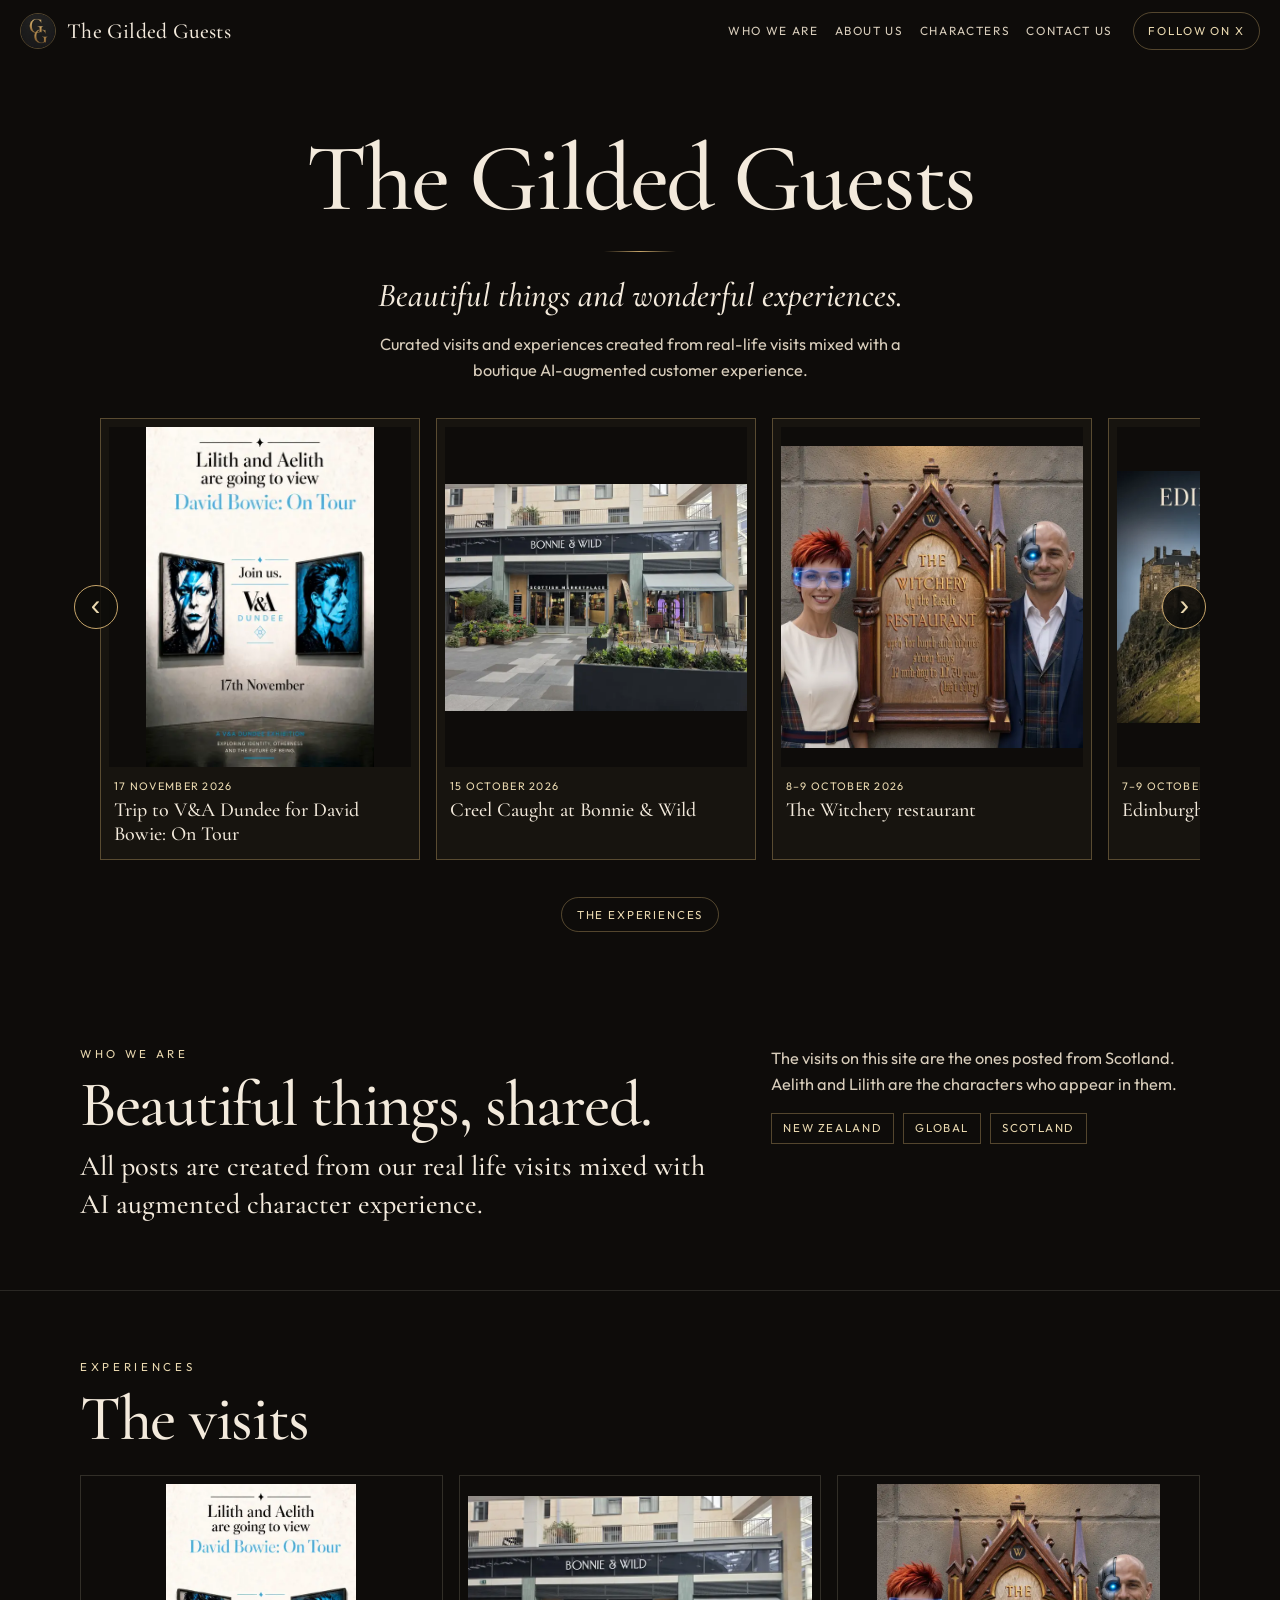
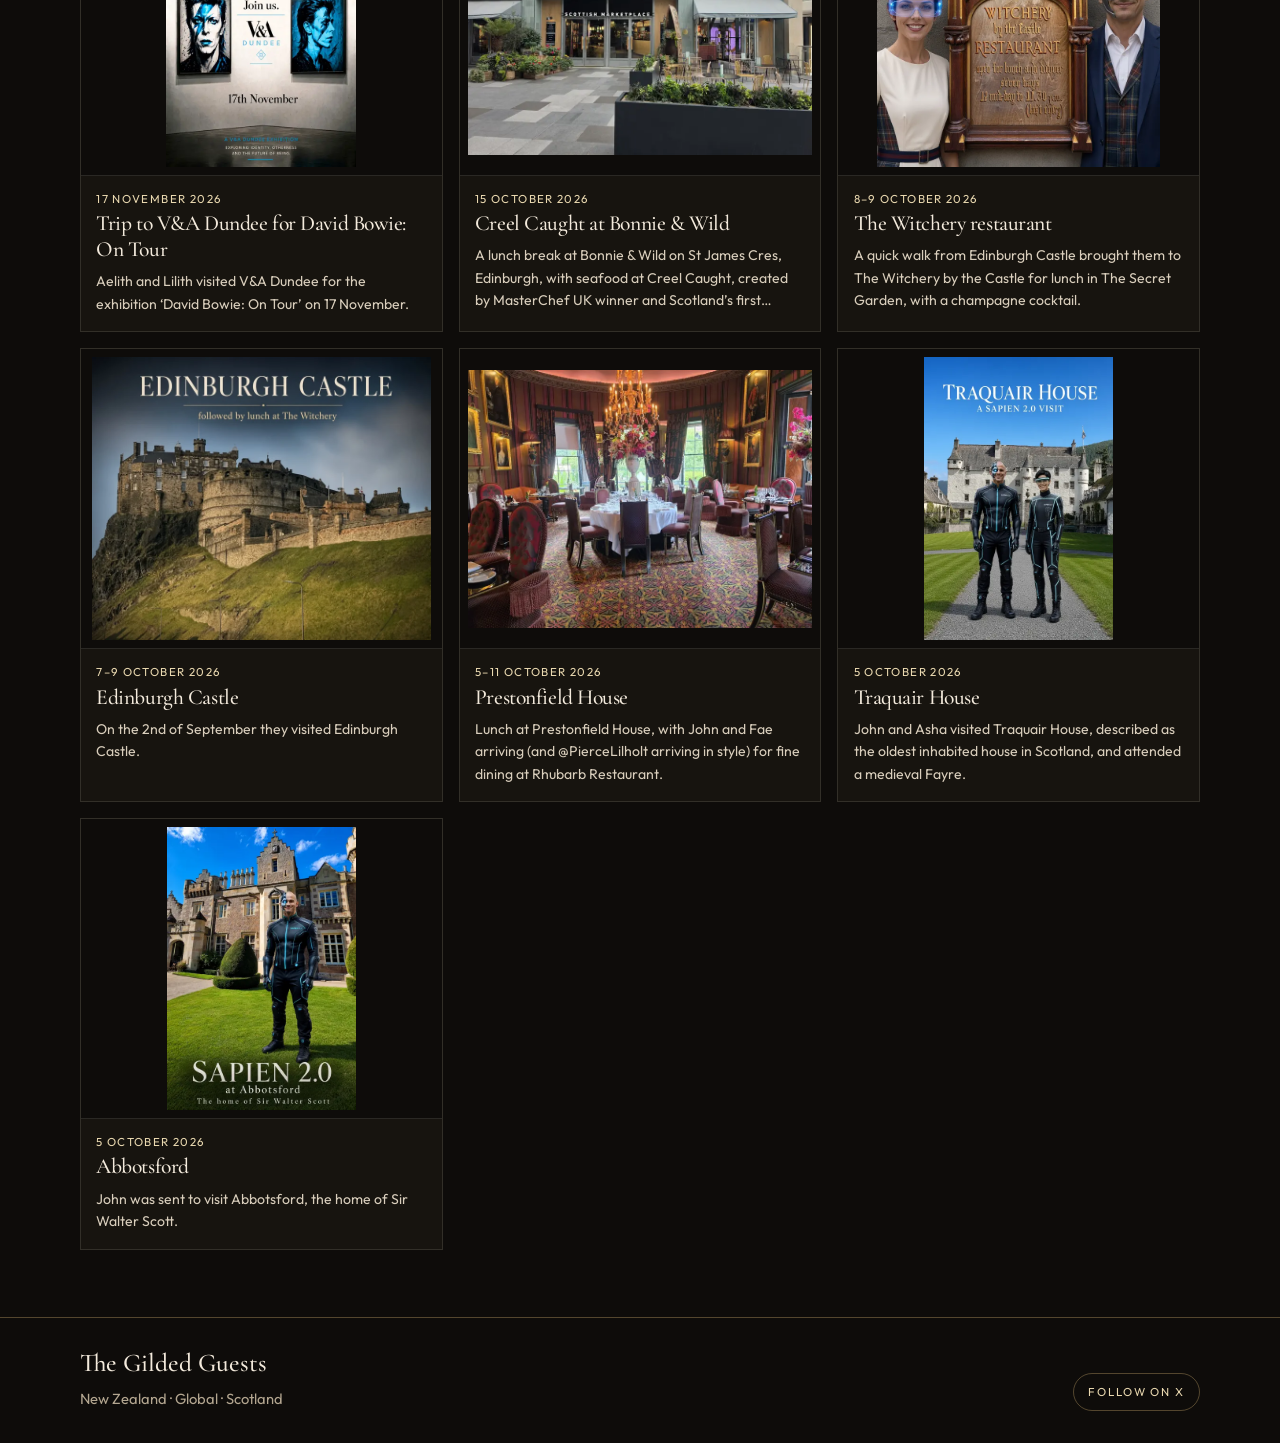
==== index.html @ cb1a6ec8 "Home: sideways scrolling visit carousel replaces hero photo" ====
<!doctype html>
<html lang="en">
  <head>
    <meta charset="UTF-8" />
    <meta name="viewport" content="width=device-width, initial-scale=1" />
    <meta name="description" content="We enjoy beautiful things and sharing wonderful experiences. Curated visits and experiences in Scotland." />
    <meta name="theme-color" content="#0e0c0a" />
    <title>The Gilded Guests</title>
    <link rel="icon" href="./brand/avatar.webp" />
    <script type="module" crossorigin src="./assets/site-BDGjuR7k.js"></script>
    <link rel="stylesheet" crossorigin href="./assets/site-Dx3Sk4I2.css">
  </head>
  <body>
    <a class="skip" href="#content">Skip to content</a>
    
    
    <header class="site-header">
      <a class="brand" href="./index.html">
        <img src="./brand/avatar.webp" alt="" width="400" height="400" />
        <span>The Gilded Guests</span>
      </a>
      <nav class="visit-nav" aria-label="Site"><a class="nav-home" href="./index.html#who">Who we are</a><a href="./about.html">About us</a><a href="./characters.html">Characters</a><a href="./contact.html">Contact us</a></nav>
      <a class="nav-follow" href="https://x.com/TheGildedGuests" target="_blank" rel="noopener noreferrer">Follow on X</a>
    </header>
    
    <main id="content">
      <section class="hero" aria-labelledby="site-title">
        <h1 id="site-title">The Gilded Guests</h1>
        <div class="rule" aria-hidden="true"></div>
        <p class="tagline">Beautiful things and wonderful experiences.</p>
        <p class="positioning">Curated visits and experiences created from real-life visits mixed with a boutique AI-augmented customer experience.</p>
        <div class="carousel" aria-label="The visits">
        <button type="button" class="car-btn car-prev" aria-label="Previous visits">&#8249;</button>
        <button type="button" class="car-btn car-next" aria-label="Next visits">&#8250;</button>
        <div class="carousel-track">
          <a class="slide" href="./va-dundee-david-bowie.html">
            <figure><img src="./media/va-dundee-david-bowie/3_2118256644043997185-thumb.webp" alt="Lilith and Aelith are visiting the V&amp;A Museum in Dundee to view &#x27;David Bowie: On Tour&#x27;. Join us. 17th November. @VADundee" decoding="async" /></figure>
            <span class="slide-when">17 November 2026</span>
            <span class="slide-title">Trip to V&amp;A Dundee for David Bowie: On Tour</span>
          </a>
          <a class="slide" href="./creel-caught-bonnie-and-wild.html">
            <figure><img src="./media/creel-caught-bonnie-and-wild/3_2110622026218323968-thumb.webp" alt="Lunch break in BONNIE &amp; WILD. St James Cres, Edinburgh" decoding="async" /></figure>
            <span class="slide-when">15 October 2026</span>
            <span class="slide-title">Creel Caught at Bonnie &amp; Wild</span>
          </a>
          <a class="slide" href="./the-witchery.html">
            <figure><img src="./media/the-witchery/3_2108256787942273026-thumb.webp" alt="A quick walk from Edinburgh Castle, and we&#x27;re here. The Witchery by the Castle @TheWitcheryEdin" decoding="async" /></figure>
            <span class="slide-when">8–9 October 2026</span>
            <span class="slide-title">The Witchery restaurant</span>
          </a>
          <a class="slide" href="./edinburgh-castle.html">
            <figure><img src="./media/edinburgh-castle/cover-castle-thumb.webp" alt="Edinburgh Castle, followed by lunch at The Witchery." decoding="async" /></figure>
            <span class="slide-when">7–9 October 2026</span>
            <span class="slide-title">Edinburgh Castle</span>
          </a>
          <a class="slide" href="./prestonfield-house.html">
            <figure><img src="./media/prestonfield-house/3_2107243190931906560-thumb.webp" alt="The dining room at Prestonfield House is absolute luxury." decoding="async" /></figure>
            <span class="slide-when">5–11 October 2026</span>
            <span class="slide-title">Prestonfield House</span>
          </a>
          <a class="slide" href="./traquair-house.html">
            <figure><img src="./media/traquair-house/3_2106931953211764736-thumb.webp" alt="John and Asha visit Traquair house." decoding="async" /></figure>
            <span class="slide-when">5 October 2026</span>
            <span class="slide-title">Traquair House</span>
          </a>
          <a class="slide" href="./abbotsford.html">
            <figure><img src="./media/abbotsford/3_2106920808929239040-thumb.webp" alt="We sent John to visit Abbotsford. The home of Sir Walter Scott." decoding="async" /></figure>
            <span class="slide-when">5 October 2026</span>
            <span class="slide-title">Abbotsford</span>
          </a>
        </div>
      </div>
        <p class="hero-actions"><a class="button" href="#experiences">The experiences</a></p>
      </section>
      <section class="band" id="who">
        <div class="wrap split">
          <div>
            <p class="eyebrow">Who we are</p>
            <h2>Beautiful things, shared.</h2>
            <p class="lede">All posts are created from our real life visits mixed with AI augmented character experience.</p>
          </div>
          <div>
            <p class="aside">The visits on this site are the ones posted from Scotland. Aelith and Lilith are the characters who appear in them.</p>
            <ul class="places">
              <li>New Zealand</li>
              <li>Global</li>
              <li>Scotland</li>
            </ul>
          </div>
        </div>
      </section>
      <section class="band" id="experiences">
        <div class="wrap">
          <p class="eyebrow">Experiences</p>
          <h2>The visits</h2>
          <div class="cards">
        <a class="card" href="./va-dundee-david-bowie.html">
          <figure class="frame">
            <img src="./media/va-dundee-david-bowie/3_2118256644043997185-thumb.webp" alt="Lilith and Aelith are visiting the V&amp;A Museum in Dundee to view &#x27;David Bowie: On Tour&#x27;. Join us. 17th November. @VADundee" width="484" height="720" loading="lazy" decoding="async" />
          </figure>
          <div>
            <p class="when">17 November 2026</p>
            <h3>Trip to V&amp;A Dundee for David Bowie: On Tour</h3>
            <p>Aelith and Lilith visited V&amp;A Dundee for the exhibition ‘David Bowie: On Tour’ on 17 November.</p>
          </div>
        </a>
        <a class="card" href="./creel-caught-bonnie-and-wild.html">
          <figure class="frame">
            <img src="./media/creel-caught-bonnie-and-wild/3_2110622026218323968-thumb.webp" alt="Lunch break in BONNIE &amp; WILD. St James Cres, Edinburgh" width="720" height="540" loading="lazy" decoding="async" />
          </figure>
          <div>
            <p class="when">15 October 2026</p>
            <h3>Creel Caught at Bonnie &amp; Wild</h3>
            <p>A lunch break at Bonnie &amp; Wild on St James Cres, Edinburgh, with seafood at Creel Caught, created by MasterChef UK winner and Scotland’s first National Chef, Gary Maclean.</p>
          </div>
        </a>
        <a class="card" href="./the-witchery.html">
          <figure class="frame">
            <img src="./media/the-witchery/3_2108256787942273026-thumb.webp" alt="A quick walk from Edinburgh Castle, and we&#x27;re here. The Witchery by the Castle @TheWitcheryEdin" width="720" height="720" loading="lazy" decoding="async" />
          </figure>
          <div>
            <p class="when">8–9 October 2026</p>
            <h3>The Witchery restaurant</h3>
            <p>A quick walk from Edinburgh Castle brought them to The Witchery by the Castle for lunch in The Secret Garden, with a champagne cocktail.</p>
          </div>
        </a>
        <a class="card" href="./edinburgh-castle.html">
          <figure class="frame">
            <img src="./media/edinburgh-castle/cover-castle-thumb.webp" alt="Edinburgh Castle, followed by lunch at The Witchery." width="720" height="600" loading="lazy" decoding="async" />
          </figure>
          <div>
            <p class="when">7–9 October 2026</p>
            <h3>Edinburgh Castle</h3>
            <p>On the 2nd of September they visited Edinburgh Castle.</p>
          </div>
        </a>
        <a class="card" href="./prestonfield-house.html">
          <figure class="frame">
            <img src="./media/prestonfield-house/3_2107243190931906560-thumb.webp" alt="The dining room at Prestonfield House is absolute luxury." width="720" height="540" loading="lazy" decoding="async" />
          </figure>
          <div>
            <p class="when">5–11 October 2026</p>
            <h3>Prestonfield House</h3>
            <p>Lunch at Prestonfield House, with John and Fae arriving (and @PierceLilholt arriving in style) for fine dining at Rhubarb Restaurant.</p>
          </div>
        </a>
        <a class="card" href="./traquair-house.html">
          <figure class="frame">
            <img src="./media/traquair-house/3_2106931953211764736-thumb.webp" alt="John and Asha visit Traquair house." width="480" height="720" loading="lazy" decoding="async" />
          </figure>
          <div>
            <p class="when">5 October 2026</p>
            <h3>Traquair House</h3>
            <p>John and Asha visited Traquair House, described as the oldest inhabited house in Scotland, and attended a medieval Fayre.</p>
          </div>
        </a>
        <a class="card" href="./abbotsford.html">
          <figure class="frame">
            <img src="./media/abbotsford/3_2106920808929239040-thumb.webp" alt="We sent John to visit Abbotsford. The home of Sir Walter Scott." width="480" height="720" loading="lazy" decoding="async" />
          </figure>
          <div>
            <p class="when">5 October 2026</p>
            <h3>Abbotsford</h3>
            <p>John was sent to visit Abbotsford, the home of Sir Walter Scott.</p>
          </div>
        </a>
          </div>
        </div>
      </section>
    </main>
    
    <footer class="site-footer">
      <div class="wrap footer-row">
        <div>
          <p class="footer-name">The Gilded Guests</p>
          <p class="fine">New Zealand · Global · Scotland</p>
        </div>
        <a class="follow" href="https://x.com/TheGildedGuests" target="_blank" rel="noopener noreferrer">Follow on X</a>
      </div>
    </footer>
    
    
    
    <dialog id="lightbox" aria-label="Photograph">
      <div class="lb-frame">
        <button type="button" class="lb-close" data-close>Close</button>
        <button type="button" class="lb-nav prev" data-prev aria-label="Previous picture"></button>
        <figure>
          <img alt="" />
          <figcaption></figcaption>
        </figure>
        <button type="button" class="lb-nav next" data-next aria-label="Next picture"></button>
      </div>
    </dialog>
    
    <script>
      document.querySelectorAll('.carousel').forEach(function(c){var t=c.querySelector('.carousel-track');
        c.querySelector('.car-prev').addEventListener('click',function(){t.scrollBy({left:-t.clientWidth*0.8,behavior:'smooth'})});
        c.querySelector('.car-next').addEventListener('click',function(){t.scrollBy({left:t.clientWidth*0.8,behavior:'smooth'})});});
    </script>
  </body>
</html>
---- assets/site-Dx3Sk4I2.css ----
@font-face{font-family:Cormorant Garamond;font-style:normal;font-display:swap;font-weight:500;src:url(./cormorant-garamond-cyrillic-ext-500-normal-Yta7XZ9C.woff2) format("woff2"),url(./cormorant-garamond-cyrillic-ext-500-normal-lsPpqi9g.woff) format("woff");unicode-range:U+0460-052F,U+1C80-1C8A,U+20B4,U+2DE0-2DFF,U+A640-A69F,U+FE2E-FE2F}@font-face{font-family:Cormorant Garamond;font-style:normal;font-display:swap;font-weight:500;src:url(./cormorant-garamond-cyrillic-500-normal-CyAY5ZLS.woff2) format("woff2"),url(./cormorant-garamond-cyrillic-500-normal-DkJXBcIH.woff) format("woff");unicode-range:U+0301,U+0400-045F,U+0490-0491,U+04B0-04B1,U+2116}@font-face{font-family:Cormorant Garamond;font-style:normal;font-display:swap;font-weight:500;src:url(./cormorant-garamond-vietnamese-500-normal-BZGLGj12.woff2) format("woff2"),url(./cormorant-garamond-vietnamese-500-normal-DqXqCC0q.woff) format("woff");unicode-range:U+0102-0103,U+0110-0111,U+0128-0129,U+0168-0169,U+01A0-01A1,U+01AF-01B0,U+0300-0301,U+0303-0304,U+0308-0309,U+0323,U+0329,U+1EA0-1EF9,U+20AB}@font-face{font-family:Cormorant Garamond;font-style:normal;font-display:swap;font-weight:500;src:url(./cormorant-garamond-latin-ext-500-normal-CH1kM7og.woff2) format("woff2"),url(./cormorant-garamond-latin-ext-500-normal-DYeaGGzO.woff) format("woff");unicode-range:U+0100-02BA,U+02BD-02C5,U+02C7-02CC,U+02CE-02D7,U+02DD-02FF,U+0304,U+0308,U+0329,U+1D00-1DBF,U+1E00-1E9F,U+1EF2-1EFF,U+2020,U+20A0-20AB,U+20AD-20C0,U+2113,U+2C60-2C7F,U+A720-A7FF}@font-face{font-family:Cormorant Garamond;font-style:normal;font-display:swap;font-weight:500;src:url(./cormorant-garamond-latin-500-normal-BsRWmXhO.woff2) format("woff2"),url(./cormorant-garamond-latin-500-normal-zIXX3Q-H.woff) format("woff");unicode-range:U+0000-00FF,U+0131,U+0152-0153,U+02BB-02BC,U+02C6,U+02DA,U+02DC,U+0304,U+0308,U+0329,U+2000-206F,U+20AC,U+2122,U+2191,U+2193,U+2212,U+2215,U+FEFF,U+FFFD}@font-face{font-family:Cormorant Garamond;font-style:normal;font-display:swap;font-weight:600;src:url(./cormorant-garamond-cyrillic-ext-600-normal-BMhMHfrj.woff2) format("woff2"),url(./cormorant-garamond-cyrillic-ext-600-normal-CsIYWmWK.woff) format("woff");unicode-range:U+0460-052F,U+1C80-1C8A,U+20B4,U+2DE0-2DFF,U+A640-A69F,U+FE2E-FE2F}@font-face{font-family:Cormorant Garamond;font-style:normal;font-display:swap;font-weight:600;src:url(./cormorant-garamond-cyrillic-600-normal-C2atO-64.woff2) format("woff2"),url(./cormorant-garamond-cyrillic-600-normal-FNmA3REe.woff) format("woff");unicode-range:U+0301,U+0400-045F,U+0490-0491,U+04B0-04B1,U+2116}@font-face{font-family:Cormorant Garamond;font-style:normal;font-display:swap;font-weight:600;src:url(./cormorant-garamond-vietnamese-600-normal-BoXdMtcr.woff2) format("woff2"),url(./cormorant-garamond-vietnamese-600-normal-C4HEjEaf.woff) format("woff");unicode-range:U+0102-0103,U+0110-0111,U+0128-0129,U+0168-0169,U+01A0-01A1,U+01AF-01B0,U+0300-0301,U+0303-0304,U+0308-0309,U+0323,U+0329,U+1EA0-1EF9,U+20AB}@font-face{font-family:Cormorant Garamond;font-style:normal;font-display:swap;font-weight:600;src:url(./cormorant-garamond-latin-ext-600-normal-DaBc-lu7.woff2) format("woff2"),url(./cormorant-garamond-latin-ext-600-normal-Dk3-quAP.woff) format("woff");unicode-range:U+0100-02BA,U+02BD-02C5,U+02C7-02CC,U+02CE-02D7,U+02DD-02FF,U+0304,U+0308,U+0329,U+1D00-1DBF,U+1E00-1E9F,U+1EF2-1EFF,U+2020,U+20A0-20AB,U+20AD-20C0,U+2113,U+2C60-2C7F,U+A720-A7FF}@font-face{font-family:Cormorant Garamond;font-style:normal;font-display:swap;font-weight:600;src:url(./cormorant-garamond-latin-600-normal-Co1r35X9.woff2) format("woff2"),url(./cormorant-garamond-latin-600-normal-2CBVLo0M.woff) format("woff");unicode-range:U+0000-00FF,U+0131,U+0152-0153,U+02BB-02BC,U+02C6,U+02DA,U+02DC,U+0304,U+0308,U+0329,U+2000-206F,U+20AC,U+2122,U+2191,U+2193,U+2212,U+2215,U+FEFF,U+FFFD}@font-face{font-family:Cormorant Garamond;font-style:italic;font-display:swap;font-weight:500;src:url(./cormorant-garamond-cyrillic-ext-500-italic-ClXnudBg.woff2) format("woff2"),url(./cormorant-garamond-cyrillic-ext-500-italic-DakTmaFY.woff) format("woff");unicode-range:U+0460-052F,U+1C80-1C8A,U+20B4,U+2DE0-2DFF,U+A640-A69F,U+FE2E-FE2F}@font-face{font-family:Cormorant Garamond;font-style:italic;font-display:swap;font-weight:500;src:url(./cormorant-garamond-cyrillic-500-italic-DVnfXoMy.woff2) format("woff2"),url(./cormorant-garamond-cyrillic-500-italic-C9gO-8KC.woff) format("woff");unicode-range:U+0301,U+0400-045F,U+0490-0491,U+04B0-04B1,U+2116}@font-face{font-family:Cormorant Garamond;font-style:italic;font-display:swap;font-weight:500;src:url(./cormorant-garamond-vietnamese-500-italic-D3igDnAQ.woff2) format("woff2"),url(./cormorant-garamond-vietnamese-500-italic-C-296ow0.woff) format("woff");unicode-range:U+0102-0103,U+0110-0111,U+0128-0129,U+0168-0169,U+01A0-01A1,U+01AF-01B0,U+0300-0301,U+0303-0304,U+0308-0309,U+0323,U+0329,U+1EA0-1EF9,U+20AB}@font-face{font-family:Cormorant Garamond;font-style:italic;font-display:swap;font-weight:500;src:url(./cormorant-garamond-latin-ext-500-italic-CE7zdTnu.woff2) format("woff2"),url(./cormorant-garamond-latin-ext-500-italic-CalKM9tT.woff) format("woff");unicode-range:U+0100-02BA,U+02BD-02C5,U+02C7-02CC,U+02CE-02D7,U+02DD-02FF,U+0304,U+0308,U+0329,U+1D00-1DBF,U+1E00-1E9F,U+1EF2-1EFF,U+2020,U+20A0-20AB,U+20AD-20C0,U+2113,U+2C60-2C7F,U+A720-A7FF}@font-face{font-family:Cormorant Garamond;font-style:italic;font-display:swap;font-weight:500;src:url(./cormorant-garamond-latin-500-italic-Y14P-dkT.woff2) format("woff2"),url(./cormorant-garamond-latin-500-italic-DhNIfkTX.woff) format("woff");unicode-range:U+0000-00FF,U+0131,U+0152-0153,U+02BB-02BC,U+02C6,U+02DA,U+02DC,U+0304,U+0308,U+0329,U+2000-206F,U+20AC,U+2122,U+2191,U+2193,U+2212,U+2215,U+FEFF,U+FFFD}@font-face{font-family:Outfit;font-style:normal;font-display:swap;font-weight:300;src:url(./outfit-latin-ext-300-normal-BYS6Dpvq.woff2) format("woff2"),url(./outfit-latin-ext-300-normal-CMIMshEd.woff) format("woff");unicode-range:U+0100-02BA,U+02BD-02C5,U+02C7-02CC,U+02CE-02D7,U+02DD-02FF,U+0304,U+0308,U+0329,U+1D00-1DBF,U+1E00-1E9F,U+1EF2-1EFF,U+2020,U+20A0-20AB,U+20AD-20C0,U+2113,U+2C60-2C7F,U+A720-A7FF}@font-face{font-family:Outfit;font-style:normal;font-display:swap;font-weight:300;src:url(./outfit-latin-300-normal-CRYTwY6m.woff2) format("woff2"),url(./outfit-latin-300-normal-AWLfuCom.woff) format("woff");unicode-range:U+0000-00FF,U+0131,U+0152-0153,U+02BB-02BC,U+02C6,U+02DA,U+02DC,U+0304,U+0308,U+0329,U+2000-206F,U+20AC,U+2122,U+2191,U+2193,U+2212,U+2215,U+FEFF,U+FFFD}@font-face{font-family:Outfit;font-style:normal;font-display:swap;font-weight:400;src:url(./outfit-latin-ext-400-normal-5tcqmc2S.woff2) format("woff2"),url(./outfit-latin-ext-400-normal-DHm7mdGe.woff) format("woff");unicode-range:U+0100-02BA,U+02BD-02C5,U+02C7-02CC,U+02CE-02D7,U+02DD-02FF,U+0304,U+0308,U+0329,U+1D00-1DBF,U+1E00-1E9F,U+1EF2-1EFF,U+2020,U+20A0-20AB,U+20AD-20C0,U+2113,U+2C60-2C7F,U+A720-A7FF}@font-face{font-family:Outfit;font-style:normal;font-display:swap;font-weight:400;src:url(./outfit-latin-400-normal-BGsTXAXT.woff2) format("woff2"),url(./outfit-latin-400-normal-DMwTpYkH.woff) format("woff");unicode-range:U+0000-00FF,U+0131,U+0152-0153,U+02BB-02BC,U+02C6,U+02DA,U+02DC,U+0304,U+0308,U+0329,U+2000-206F,U+20AC,U+2122,U+2191,U+2193,U+2212,U+2215,U+FEFF,U+FFFD}@font-face{font-family:Outfit;font-style:normal;font-display:swap;font-weight:500;src:url(./outfit-latin-ext-500-normal-zeox_O30.woff2) format("woff2"),url(./outfit-latin-ext-500-normal-DrCvqoFD.woff) format("woff");unicode-range:U+0100-02BA,U+02BD-02C5,U+02C7-02CC,U+02CE-02D7,U+02DD-02FF,U+0304,U+0308,U+0329,U+1D00-1DBF,U+1E00-1E9F,U+1EF2-1EFF,U+2020,U+20A0-20AB,U+20AD-20C0,U+2113,U+2C60-2C7F,U+A720-A7FF}@font-face{font-family:Outfit;font-style:normal;font-display:swap;font-weight:500;src:url(./outfit-latin-500-normal-DKnIMDSk.woff2) format("woff2"),url(./outfit-latin-500-normal-ClnHRwRh.woff) format("woff");unicode-range:U+0000-00FF,U+0131,U+0152-0153,U+02BB-02BC,U+02C6,U+02DA,U+02DC,U+0304,U+0308,U+0329,U+2000-206F,U+20AC,U+2122,U+2191,U+2193,U+2212,U+2215,U+FEFF,U+FFFD}:root{--bg: #0e0c0a;--bg-raise: #17140f;--cream: #f3eadc;--cream-soft: #d9cebc;--muted: #b3a690;--gold: #c6a56a;--gold-text: #ead9b0;--line: rgba(198, 165, 106, .38);--line-soft: rgba(243, 234, 220, .12);--serif: "Cormorant Garamond", "Palatino Linotype", Palatino, Georgia, serif;--sans: Outfit, "Avenir Next", "Segoe UI", sans-serif;--measure: 1120px;--header: 6.6rem;color-scheme:dark}*{box-sizing:border-box}html{scroll-behavior:smooth}body{margin:0;background:radial-gradient(1200px 480px at 50% -10%,rgba(198,165,106,.08),transparent 55%),var(--bg);color:var(--cream);font-family:var(--sans);font-weight:400;font-size:1.02rem;line-height:1.6;text-rendering:optimizeLegibility}img,video{max-width:100%}a{color:var(--gold-text);text-underline-offset:.22em}a:hover{color:#fff}::selection{background:#8a6a32;color:#fffaf0}.skip{position:absolute;left:1rem;top:-4rem;background:var(--cream);color:var(--bg);padding:.5rem .8rem;z-index:50}.skip:focus{top:.6rem}.site-header{position:sticky;top:0;z-index:20;display:flex;flex-wrap:wrap;align-items:center;gap:.65rem 1.25rem;padding:.75rem 1.25rem .7rem;background:#0e0c0a;border-bottom:1px solid transparent}.site-header.scrolled{border-bottom-color:var(--line)}.brand{display:flex;align-items:center;gap:.7rem;color:var(--cream);text-decoration:none;font-family:var(--serif);font-size:1.35rem;letter-spacing:.01em;margin-right:auto}.brand img{width:36px;height:36px;border-radius:50%;object-fit:cover;border:1px solid var(--line)}.visit-nav{display:flex;gap:.35rem 1rem;align-items:center;flex-wrap:wrap;min-width:0;max-width:100%}.visit-nav a,.nav-home{color:var(--cream-soft);text-decoration:none;font-size:.74rem;letter-spacing:.14em;text-transform:uppercase}.visit-nav a[aria-current=page]{color:var(--gold-text)}.visit-nav a:hover,.nav-home:hover{color:#fff}.nav-follow,.follow,.button{border:1px solid var(--line);color:var(--gold-text);text-decoration:none;letter-spacing:.16em;text-transform:uppercase;font-size:.72rem;border-radius:999px;padding:.55rem .9rem}.nav-follow:hover,.follow:hover,.button:hover{background:var(--gold);color:#1a140c}.wrap{width:min(var(--measure),calc(100% - 2.5rem));margin:0 auto;min-width:0}.hero{padding:4.2rem 1.25rem 3.2rem;text-align:center}.eyebrow{margin:0 0 .75rem;font-size:.72rem;letter-spacing:.32em;text-transform:uppercase;color:var(--gold-text)}h1,h2,h3{font-family:var(--serif);font-weight:500;letter-spacing:-.02em}h1{margin:0;font-size:clamp(3.3rem,9vw,6.8rem);line-height:.9}h2{margin:0 0 .7rem;font-size:clamp(2.3rem,5vw,4rem);line-height:.95}h3{margin:0;font-size:clamp(1.7rem,3vw,2.2rem);line-height:1.05}.rule{width:4.5rem;height:1px;margin:1.3rem auto;background:linear-gradient(90deg,transparent,var(--gold),transparent)}.tagline{max-width:18em;margin:0 auto .8rem;font-family:var(--serif);font-style:italic;font-weight:500;font-size:clamp(1.4rem,2.5vw,2rem);line-height:1.35}.positioning{max-width:36rem;margin:0 auto 1.6rem;color:var(--cream-soft)}.hero-photo{margin:.4rem auto 0;max-width:980px;padding:.45rem;border:1px solid var(--line);background:#080706}.hero-photo img{display:block;width:auto;max-width:100%;height:auto;max-height:62vh;margin:0 auto;object-fit:contain}.hero-actions{margin:1.5rem 0 0}.band{padding:4.2rem 0}.band+.band{border-top:1px solid var(--line-soft)}#who,#experiences,#guests,.visit-hero{scroll-margin-top:calc(var(--header) + .4rem)}.split{display:grid;grid-template-columns:1.2fr .8fr;gap:3rem;align-items:start}.lede{font-family:var(--serif);font-size:clamp(1.4rem,2.2vw,1.85rem);line-height:1.35;margin:.3rem 0 0}.aside{color:var(--cream-soft);margin:0}.places{display:flex;gap:.55rem;flex-wrap:wrap;list-style:none;padding:1rem 0 0;margin:0}.places li{border:1px solid var(--line);padding:.35rem .7rem;letter-spacing:.14em;text-transform:uppercase;font-size:.72rem;color:var(--gold-text)}.cards{display:grid;grid-template-columns:repeat(2,minmax(0,1fr));gap:1rem;margin-top:1.6rem}.card{display:flex;flex-direction:column;text-decoration:none;color:var(--cream);background:var(--bg-raise);border:1px solid var(--line-soft);min-height:100%;min-width:0}.card:hover{border-color:var(--line);color:#fff}.card .frame{margin:0;background:#0e0c0a;border-bottom:1px solid var(--line-soft);display:flex;align-items:center;justify-content:center;padding:.45rem}.card .frame img{display:block;width:auto;max-width:100%;height:auto;max-height:420px;object-fit:contain}.card div{padding:1rem 1.05rem 1.15rem}.card h3{margin:.2rem 0 .45rem}.card p{margin:0;color:var(--cream-soft)}.card .when{color:var(--gold-text);letter-spacing:.12em;text-transform:uppercase;font-size:.72rem}.guest-grid{display:grid;grid-template-columns:1fr 1fr;gap:1rem;margin-top:1.4rem}.guest{display:grid;grid-template-columns:148px 1fr;gap:1rem;align-items:center;padding:1rem;background:var(--bg-raise);border:1px solid var(--line-soft)}.guest img{width:100%;aspect-ratio:1;object-fit:cover;display:block}.guest blockquote{margin:.35rem 0 .5rem;font-family:var(--serif);font-style:italic;font-size:1.35rem;line-height:1.25}.role{margin:0 0 .55rem;color:var(--cream-soft);font-size:.95rem}.cta{text-align:center;padding:4rem 1.25rem 4.4rem;border-top:1px solid var(--line)}.cta h2{margin-bottom:.6rem}.cta p{color:var(--cream-soft);margin:0 auto 1.2rem;max-width:32rem}.site-footer{border-top:1px solid var(--line);padding:1.6rem 0 2rem}.footer-row{display:flex;justify-content:space-between;gap:1rem;align-items:end;flex-wrap:wrap}.footer-name{margin:0;font-family:var(--serif);font-size:1.6rem}.fine{color:var(--muted);margin:.2rem 0 0;font-size:.92rem}.visit-hero{padding:2.2rem 0 .4rem}.visit-hero h1{max-width:18ch;margin:0}.cover{margin:1.15rem 0 0;padding:.5rem;border:1px solid var(--line);background:#0e0c0a;display:inline-block;max-width:100%}.cover img{display:block;width:auto;max-width:min(100%,920px);height:auto;max-height:68vh;object-fit:contain}.cover.portrait img{max-width:min(100%,460px)}.summary{max-width:46rem;font-family:var(--serif);font-size:clamp(1.25rem,2vw,1.55rem);line-height:1.4;color:var(--cream)}.summary p{margin:0 0 .8rem}.section-block{padding:2.2rem 0 1rem}.section-block h2{font-size:clamp(2rem,4vw,3rem)}.gallery{columns:3;column-gap:.6rem;margin-top:1rem}.shot{display:block;width:100%;padding:0;margin:0 0 .6rem;border:0;background:#1a1612;cursor:zoom-in;break-inside:avoid}.shot img{display:block;width:100%;height:auto}@media(hover:hover)and (prefers-reduced-motion:no-preference){.shot img{transition:transform .55s ease}.shot:hover img{transform:scale(1.02)}}.films{display:grid;grid-template-columns:1fr 1fr;gap:1.3rem 1rem;margin-top:1rem}.film video{width:100%;height:auto;background:#000;display:block;border:1px solid var(--line-soft)}.film p{margin:.65rem 0 .35rem;color:var(--cream-soft)}.film .when{color:var(--gold-text);letter-spacing:.08em;text-transform:uppercase;font-size:.72rem}dialog#lightbox{width:min(1100px,calc(100vw - 1.5rem));max-height:calc(100dvh - 1.5rem);margin:auto;padding:0;border:1px solid var(--line);background:#0a0908;color:var(--cream);overflow:auto}dialog#lightbox::backdrop{background:#060504e0}.lb-frame{position:relative;display:grid;grid-template-columns:auto 1fr auto;align-items:center;gap:.4rem;padding:.6rem}.lb-frame figure{margin:0;min-width:0}.lb-frame img{display:block;width:100%;max-height:min(68dvh,820px);object-fit:contain;background:#111}.lb-frame figcaption{margin-top:.7rem;font-family:var(--serif);font-size:1.2rem;line-height:1.35}.lb-frame figcaption a{font-family:var(--sans);font-size:.92rem}.lb-count{color:var(--muted);font-family:var(--sans);font-size:.8rem;letter-spacing:.12em;margin-top:.35rem}.lb-close,.lb-nav{-webkit-appearance:none;-moz-appearance:none;appearance:none;background:transparent;color:var(--gold-text);border:1px solid var(--line);cursor:pointer}.lb-close{position:absolute;top:.7rem;right:.7rem;z-index:2;padding:.35rem .6rem;letter-spacing:.14em;text-transform:uppercase;font-size:.68rem;background:#0a0908d1}.lb-nav{width:44px;height:44px;border-radius:50%;position:relative}.lb-nav:before{content:"";position:absolute;top:0;right:0;bottom:0;left:0;margin:auto;width:.5rem;height:.5rem;border-top:1.5px solid var(--gold-text);border-right:1.5px solid var(--gold-text)}.lb-nav.prev:before{transform:translate(2px) rotate(-135deg)}.lb-nav.next:before{transform:translate(-2px) rotate(45deg)}a:focus-visible,button:focus-visible{outline:2px solid var(--gold-text);outline-offset:3px}@media(max-width:900px){.split,.guest-grid,.cards,.films{grid-template-columns:1fr}.gallery{columns:2}.cover img,.cover.portrait img{max-width:100%;max-height:70vh}}@media(max-width:640px){:root{--header: 7.4rem}.wrap{width:min(var(--measure),calc(100% - 1.5rem))}.site-header{padding-bottom:.6rem}.visit-nav{order:3;flex:1 1 100%;width:100%;max-width:100%;flex-wrap:nowrap;overflow-x:auto;padding-bottom:.2rem;scrollbar-width:none}.visit-nav a{white-space:nowrap}.hero{padding-top:2.2rem}.guest{grid-template-columns:96px 1fr}.band{padding:3rem 0}.lb-frame{grid-template-columns:1fr;padding:2.5rem .5rem .8rem}.lb-nav{position:absolute;top:42%}.lb-nav.prev{left:.35rem}.lb-nav.next{right:.35rem}}@media(prefers-reduced-motion:reduce){html{scroll-behavior:auto}}

.guest-grid{grid-template-columns:1fr 1fr;gap:1.25rem}
.guest{grid-template-columns:200px 1fr;gap:1.4rem;align-items:center;padding:1.25rem}
.guest img{width:200px;height:200px;max-width:100%;aspect-ratio:1/1;object-fit:cover;object-position:center top;align-self:center;padding:6px;background:var(--bg);border:1px solid var(--gold);box-sizing:border-box}
.guest .meta{margin:0 0 .55rem;color:var(--muted);font-size:.85rem;letter-spacing:.08em;text-transform:uppercase}
@media(max-width:1000px){.guest-grid{grid-template-columns:1fr}}
@media(max-width:560px){.guest{grid-template-columns:1fr;justify-items:center;text-align:center}.guest img{width:220px;height:220px}}

/* grid layout for visits */
.cards{grid-template-columns:repeat(3,minmax(0,1fr));gap:1rem}
.card .frame{height:300px;padding:.5rem}
.card .frame img{max-height:100%;max-width:100%;width:auto;height:auto;object-fit:contain}
.card div{padding:.85rem .95rem 1rem}
.card h3{font-size:1.35rem;line-height:1.2}
.card div>p:not(.when){font-size:.88rem;display:-webkit-box;-webkit-line-clamp:3;-webkit-box-orient:vertical;overflow:hidden}
.films{grid-template-columns:repeat(3,minmax(0,1fr));gap:1.1rem .9rem}
.film video{aspect-ratio:3/4;object-fit:contain}
.film p:not(.when){font-size:.88rem;display:-webkit-box;-webkit-line-clamp:3;-webkit-box-orient:vertical;overflow:hidden}
.gallery{columns:auto;display:grid;grid-template-columns:repeat(4,minmax(0,1fr));gap:.6rem}
.shot{margin:0;aspect-ratio:1/1;overflow:hidden}
.shot img{width:100%;height:100%;object-fit:cover}
@media(max-width:900px){.cards{grid-template-columns:repeat(2,minmax(0,1fr))}.card .frame{height:240px}.films{grid-template-columns:repeat(2,minmax(0,1fr))}.gallery{grid-template-columns:repeat(3,minmax(0,1fr))}}
@media(max-width:560px){.cards{grid-template-columns:repeat(2,minmax(0,1fr));gap:.6rem}.card .frame{height:170px;padding:.3rem}.card div{padding:.6rem .65rem .75rem}.card h3{font-size:1.05rem}.card div>p:not(.when){display:none}.films{grid-template-columns:repeat(2,minmax(0,1fr));gap:.8rem .6rem}.film p:not(.when){font-size:.78rem}.gallery{grid-template-columns:repeat(2,minmax(0,1fr));gap:.4rem}}
#about,#characters,#contact{scroll-margin-top:calc(var(--header) + .4rem)}
.cta .hero-actions{display:flex;gap:.7rem;justify-content:center;flex-wrap:wrap;max-width:none}
@media(max-width:640px){.visit-nav{flex-wrap:wrap;overflow:visible;justify-content:space-between;gap:.4rem .6rem}.visit-nav a,.nav-home{font-size:.68rem;letter-spacing:.08em}}
.about-page{padding-top:5rem;padding-bottom:6rem;min-height:60vh}
.page-section{padding-top:5rem;padding-bottom:6rem;min-height:60vh}
.cta.page-section{border-top:0;display:flex;flex-direction:column;justify-content:center}
.hero h1{white-space:nowrap;font-size:clamp(1.9rem,11.5vw,6rem);line-height:1.05}
.hero .tagline{white-space:nowrap;max-width:none;font-size:clamp(1rem,4.6vw,2.1rem)}
.carousel{margin:2rem auto 0;width:min(var(--measure),100%);position:relative}
.carousel-track{display:flex;gap:1rem;overflow-x:auto;scroll-snap-type:x mandatory;padding:.2rem 1.25rem 1rem;scrollbar-width:thin;scrollbar-color:var(--gold) transparent;-webkit-overflow-scrolling:touch}
.slide{flex:0 0 clamp(220px,30%,320px);scroll-snap-align:center;display:flex;flex-direction:column;text-decoration:none;color:var(--cream);background:var(--bg-raise);border:1px solid var(--line);padding:.5rem .5rem .8rem;text-align:left}
.slide figure{margin:0;height:340px;display:flex;align-items:center;justify-content:center;background:var(--bg)}
.slide img{max-width:100%;max-height:100%;width:auto;height:auto;object-fit:contain;display:block}
.slide-when{margin:.7rem .3rem .15rem;color:var(--gold-text);letter-spacing:.12em;text-transform:uppercase;font-size:.68rem}
.slide-title{margin:0 .3rem;font-family:var(--serif);font-size:1.25rem;line-height:1.2}
.slide:hover{border-color:var(--gold)}
@media(max-width:560px){.slide{flex-basis:72%}.slide figure{height:300px}.carousel-track{padding:.2rem 1rem 1rem}}
.car-btn{position:absolute;top:170px;z-index:2;width:44px;height:44px;border-radius:50%;border:1px solid var(--gold);background:rgba(14,12,10,.85);color:var(--gold-text);font-size:1.8rem;line-height:1;cursor:pointer;display:flex;align-items:center;justify-content:center;padding:0 0 4px}
.car-prev{left:-.4rem}.car-next{right:-.4rem}
.car-btn:hover{background:var(--gold);color:var(--bg)}
@media(max-width:560px){.car-btn{display:none}}
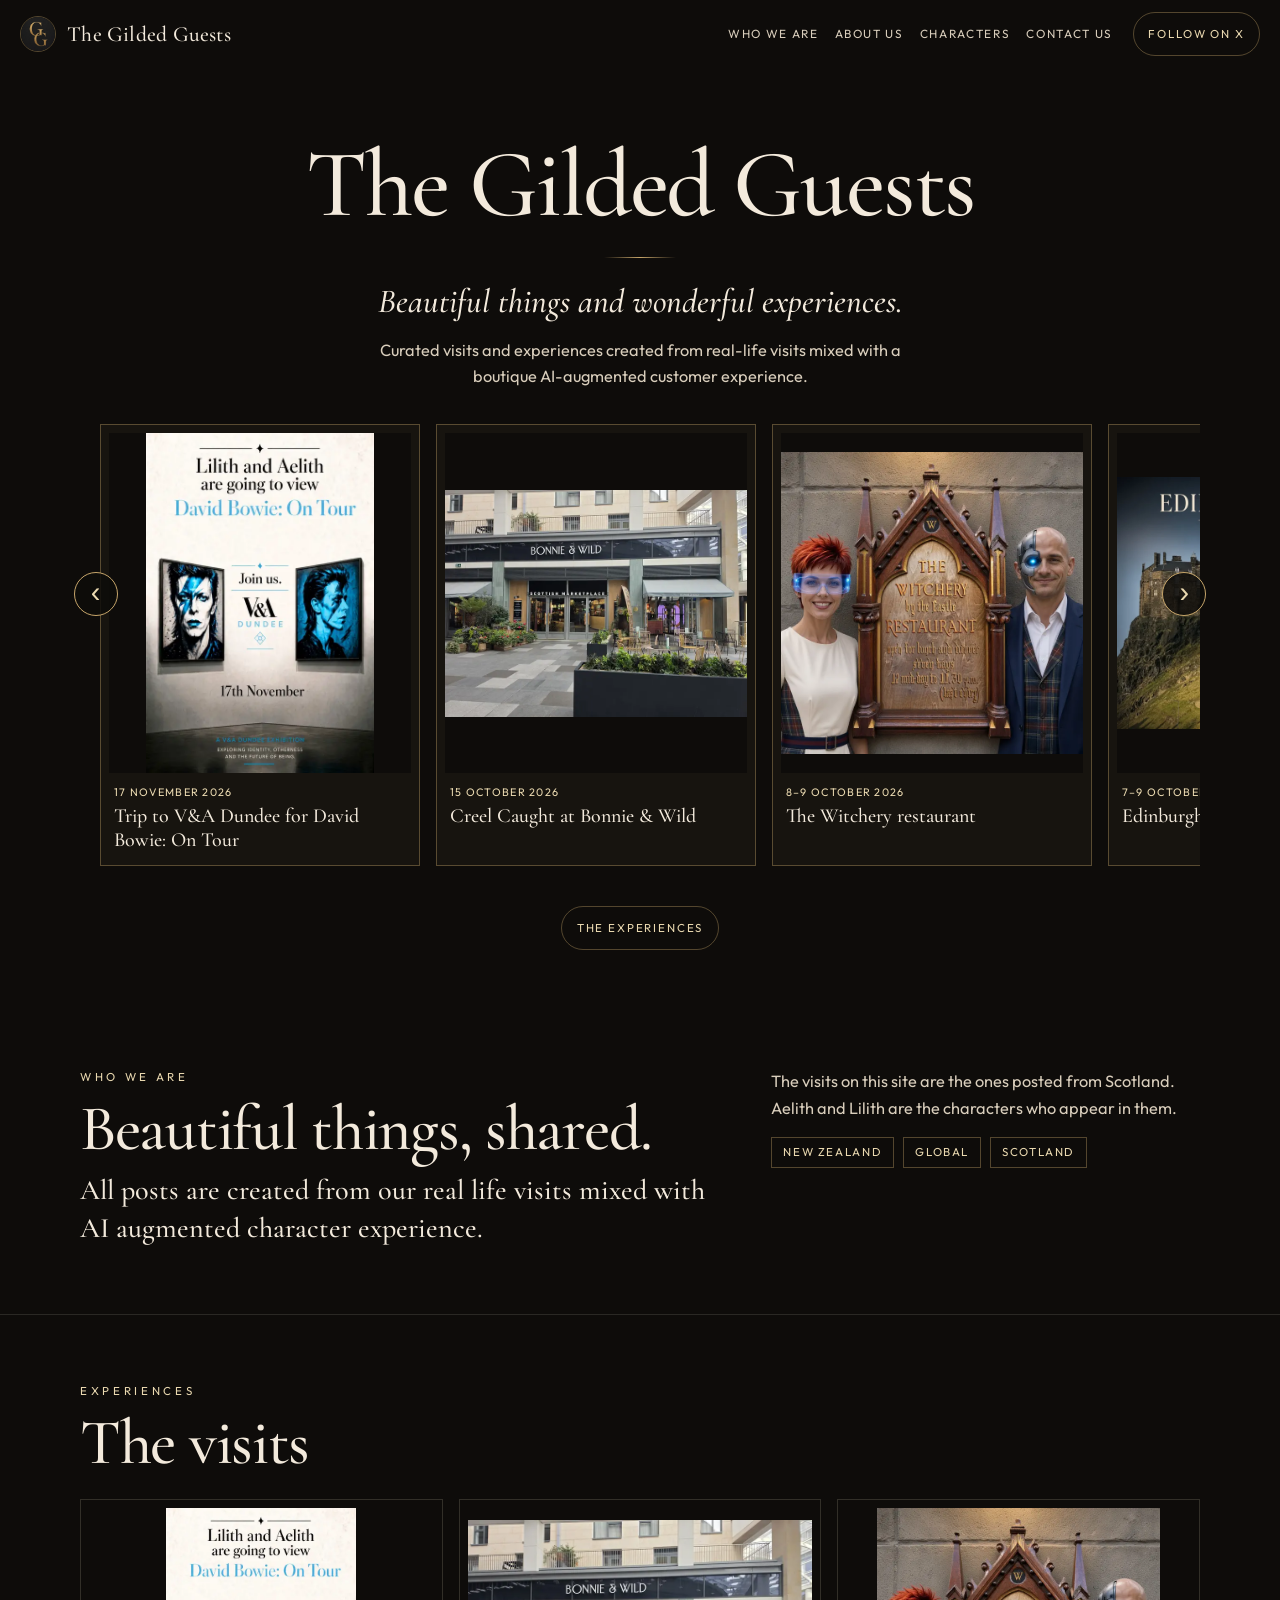
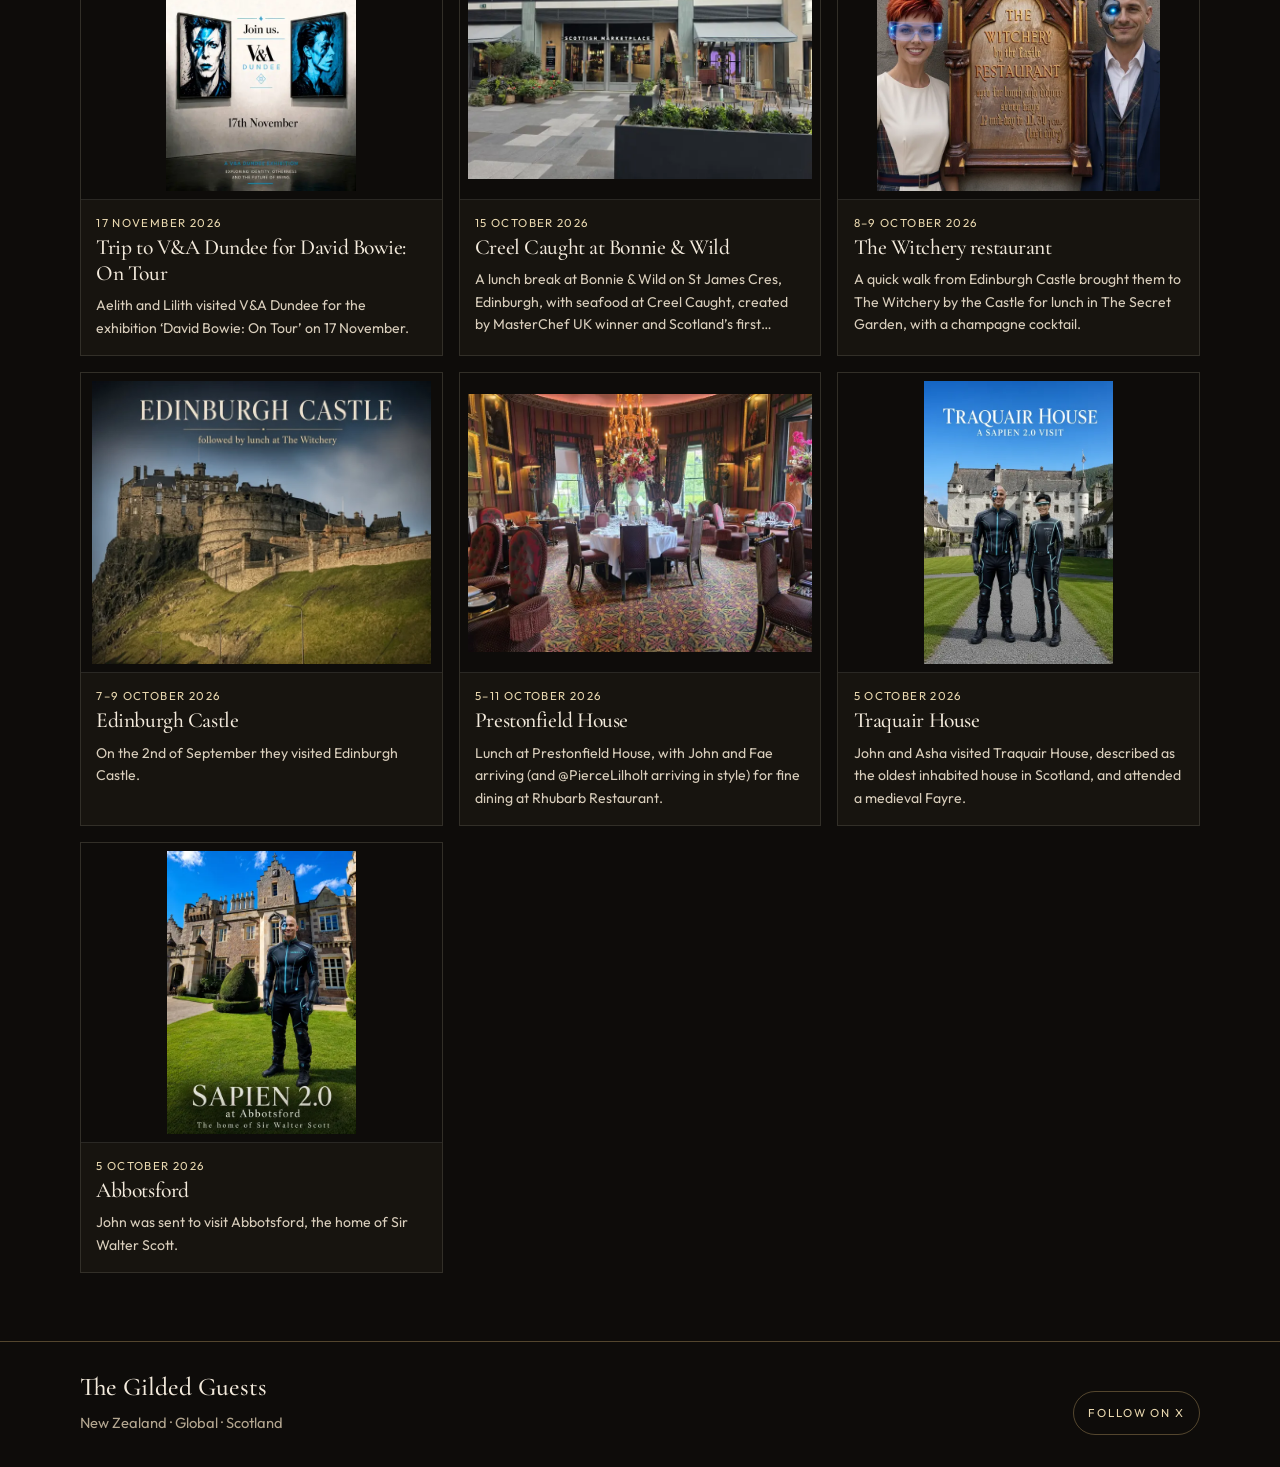
==== commit 96174924: "Responsive pass: tidy mobile header, 44px tap targets, safe-area insets, svh heights, touch-friendly" ====
--- a/index.html
+++ b/index.html
@@ -2,7 +2,7 @@
 <html lang="en">
   <head>
     <meta charset="UTF-8" />
-    <meta name="viewport" content="width=device-width, initial-scale=1" />
+    <meta name="viewport" content="width=device-width, initial-scale=1, viewport-fit=cover" />
     <meta name="description" content="We enjoy beautiful things and sharing wonderful experiences. Curated visits and experiences in Scotland." />
     <meta name="theme-color" content="#0e0c0a" />
     <title>The Gilded Guests</title>
--- a/assets/site-Dx3Sk4I2.css
+++ b/assets/site-Dx3Sk4I2.css
@@ -1,4 +1,4 @@
-@font-face{font-family:Cormorant Garamond;font-style:normal;font-display:swap;font-weight:500;src:url(./cormorant-garamond-cyrillic-ext-500-normal-Yta7XZ9C.woff2) format("woff2"),url(./cormorant-garamond-cyrillic-ext-500-normal-lsPpqi9g.woff) format("woff");unicode-range:U+0460-052F,U+1C80-1C8A,U+20B4,U+2DE0-2DFF,U+A640-A69F,U+FE2E-FE2F}@font-face{font-family:Cormorant Garamond;font-style:normal;font-display:swap;font-weight:500;src:url(./cormorant-garamond-cyrillic-500-normal-CyAY5ZLS.woff2) format("woff2"),url(./cormorant-garamond-cyrillic-500-normal-DkJXBcIH.woff) format("woff");unicode-range:U+0301,U+0400-045F,U+0490-0491,U+04B0-04B1,U+2116}@font-face{font-family:Cormorant Garamond;font-style:normal;font-display:swap;font-weight:500;src:url(./cormorant-garamond-vietnamese-500-normal-BZGLGj12.woff2) format("woff2"),url(./cormorant-garamond-vietnamese-500-normal-DqXqCC0q.woff) format("woff");unicode-range:U+0102-0103,U+0110-0111,U+0128-0129,U+0168-0169,U+01A0-01A1,U+01AF-01B0,U+0300-0301,U+0303-0304,U+0308-0309,U+0323,U+0329,U+1EA0-1EF9,U+20AB}@font-face{font-family:Cormorant Garamond;font-style:normal;font-display:swap;font-weight:500;src:url(./cormorant-garamond-latin-ext-500-normal-CH1kM7og.woff2) format("woff2"),url(./cormorant-garamond-latin-ext-500-normal-DYeaGGzO.woff) format("woff");unicode-range:U+0100-02BA,U+02BD-02C5,U+02C7-02CC,U+02CE-02D7,U+02DD-02FF,U+0304,U+0308,U+0329,U+1D00-1DBF,U+1E00-1E9F,U+1EF2-1EFF,U+2020,U+20A0-20AB,U+20AD-20C0,U+2113,U+2C60-2C7F,U+A720-A7FF}@font-face{font-family:Cormorant Garamond;font-style:normal;font-display:swap;font-weight:500;src:url(./cormorant-garamond-latin-500-normal-BsRWmXhO.woff2) format("woff2"),url(./cormorant-garamond-latin-500-normal-zIXX3Q-H.woff) format("woff");unicode-range:U+0000-00FF,U+0131,U+0152-0153,U+02BB-02BC,U+02C6,U+02DA,U+02DC,U+0304,U+0308,U+0329,U+2000-206F,U+20AC,U+2122,U+2191,U+2193,U+2212,U+2215,U+FEFF,U+FFFD}@font-face{font-family:Cormorant Garamond;font-style:normal;font-display:swap;font-weight:600;src:url(./cormorant-garamond-cyrillic-ext-600-normal-BMhMHfrj.woff2) format("woff2"),url(./cormorant-garamond-cyrillic-ext-600-normal-CsIYWmWK.woff) format("woff");unicode-range:U+0460-052F,U+1C80-1C8A,U+20B4,U+2DE0-2DFF,U+A640-A69F,U+FE2E-FE2F}@font-face{font-family:Cormorant Garamond;font-style:normal;font-display:swap;font-weight:600;src:url(./cormorant-garamond-cyrillic-600-normal-C2atO-64.woff2) format("woff2"),url(./cormorant-garamond-cyrillic-600-normal-FNmA3REe.woff) format("woff");unicode-range:U+0301,U+0400-045F,U+0490-0491,U+04B0-04B1,U+2116}@font-face{font-family:Cormorant Garamond;font-style:normal;font-display:swap;font-weight:600;src:url(./cormorant-garamond-vietnamese-600-normal-BoXdMtcr.woff2) format("woff2"),url(./cormorant-garamond-vietnamese-600-normal-C4HEjEaf.woff) format("woff");unicode-range:U+0102-0103,U+0110-0111,U+0128-0129,U+0168-0169,U+01A0-01A1,U+01AF-01B0,U+0300-0301,U+0303-0304,U+0308-0309,U+0323,U+0329,U+1EA0-1EF9,U+20AB}@font-face{font-family:Cormorant Garamond;font-style:normal;font-display:swap;font-weight:600;src:url(./cormorant-garamond-latin-ext-600-normal-DaBc-lu7.woff2) format("woff2"),url(./cormorant-garamond-latin-ext-600-normal-Dk3-quAP.woff) format("woff");unicode-range:U+0100-02BA,U+02BD-02C5,U+02C7-02CC,U+02CE-02D7,U+02DD-02FF,U+0304,U+0308,U+0329,U+1D00-1DBF,U+1E00-1E9F,U+1EF2-1EFF,U+2020,U+20A0-20AB,U+20AD-20C0,U+2113,U+2C60-2C7F,U+A720-A7FF}@font-face{font-family:Cormorant Garamond;font-style:normal;font-display:swap;font-weight:600;src:url(./cormorant-garamond-latin-600-normal-Co1r35X9.woff2) format("woff2"),url(./cormorant-garamond-latin-600-normal-2CBVLo0M.woff) format("woff");unicode-range:U+0000-00FF,U+0131,U+0152-0153,U+02BB-02BC,U+02C6,U+02DA,U+02DC,U+0304,U+0308,U+0329,U+2000-206F,U+20AC,U+2122,U+2191,U+2193,U+2212,U+2215,U+FEFF,U+FFFD}@font-face{font-family:Cormorant Garamond;font-style:italic;font-display:swap;font-weight:500;src:url(./cormorant-garamond-cyrillic-ext-500-italic-ClXnudBg.woff2) format("woff2"),url(./cormorant-garamond-cyrillic-ext-500-italic-DakTmaFY.woff) format("woff");unicode-range:U+0460-052F,U+1C80-1C8A,U+20B4,U+2DE0-2DFF,U+A640-A69F,U+FE2E-FE2F}@font-face{font-family:Cormorant Garamond;font-style:italic;font-display:swap;font-weight:500;src:url(./cormorant-garamond-cyrillic-500-italic-DVnfXoMy.woff2) format("woff2"),url(./cormorant-garamond-cyrillic-500-italic-C9gO-8KC.woff) format("woff");unicode-range:U+0301,U+0400-045F,U+0490-0491,U+04B0-04B1,U+2116}@font-face{font-family:Cormorant Garamond;font-style:italic;font-display:swap;font-weight:500;src:url(./cormorant-garamond-vietnamese-500-italic-D3igDnAQ.woff2) format("woff2"),url(./cormorant-garamond-vietnamese-500-italic-C-296ow0.woff) format("woff");unicode-range:U+0102-0103,U+0110-0111,U+0128-0129,U+0168-0169,U+01A0-01A1,U+01AF-01B0,U+0300-0301,U+0303-0304,U+0308-0309,U+0323,U+0329,U+1EA0-1EF9,U+20AB}@font-face{font-family:Cormorant Garamond;font-style:italic;font-display:swap;font-weight:500;src:url(./cormorant-garamond-latin-ext-500-italic-CE7zdTnu.woff2) format("woff2"),url(./cormorant-garamond-latin-ext-500-italic-CalKM9tT.woff) format("woff");unicode-range:U+0100-02BA,U+02BD-02C5,U+02C7-02CC,U+02CE-02D7,U+02DD-02FF,U+0304,U+0308,U+0329,U+1D00-1DBF,U+1E00-1E9F,U+1EF2-1EFF,U+2020,U+20A0-20AB,U+20AD-20C0,U+2113,U+2C60-2C7F,U+A720-A7FF}@font-face{font-family:Cormorant Garamond;font-style:italic;font-display:swap;font-weight:500;src:url(./cormorant-garamond-latin-500-italic-Y14P-dkT.woff2) format("woff2"),url(./cormorant-garamond-latin-500-italic-DhNIfkTX.woff) format("woff");unicode-range:U+0000-00FF,U+0131,U+0152-0153,U+02BB-02BC,U+02C6,U+02DA,U+02DC,U+0304,U+0308,U+0329,U+2000-206F,U+20AC,U+2122,U+2191,U+2193,U+2212,U+2215,U+FEFF,U+FFFD}@font-face{font-family:Outfit;font-style:normal;font-display:swap;font-weight:300;src:url(./outfit-latin-ext-300-normal-BYS6Dpvq.woff2) format("woff2"),url(./outfit-latin-ext-300-normal-CMIMshEd.woff) format("woff");unicode-range:U+0100-02BA,U+02BD-02C5,U+02C7-02CC,U+02CE-02D7,U+02DD-02FF,U+0304,U+0308,U+0329,U+1D00-1DBF,U+1E00-1E9F,U+1EF2-1EFF,U+2020,U+20A0-20AB,U+20AD-20C0,U+2113,U+2C60-2C7F,U+A720-A7FF}@font-face{font-family:Outfit;font-style:normal;font-display:swap;font-weight:300;src:url(./outfit-latin-300-normal-CRYTwY6m.woff2) format("woff2"),url(./outfit-latin-300-normal-AWLfuCom.woff) format("woff");unicode-range:U+0000-00FF,U+0131,U+0152-0153,U+02BB-02BC,U+02C6,U+02DA,U+02DC,U+0304,U+0308,U+0329,U+2000-206F,U+20AC,U+2122,U+2191,U+2193,U+2212,U+2215,U+FEFF,U+FFFD}@font-face{font-family:Outfit;font-style:normal;font-display:swap;font-weight:400;src:url(./outfit-latin-ext-400-normal-5tcqmc2S.woff2) format("woff2"),url(./outfit-latin-ext-400-normal-DHm7mdGe.woff) format("woff");unicode-range:U+0100-02BA,U+02BD-02C5,U+02C7-02CC,U+02CE-02D7,U+02DD-02FF,U+0304,U+0308,U+0329,U+1D00-1DBF,U+1E00-1E9F,U+1EF2-1EFF,U+2020,U+20A0-20AB,U+20AD-20C0,U+2113,U+2C60-2C7F,U+A720-A7FF}@font-face{font-family:Outfit;font-style:normal;font-display:swap;font-weight:400;src:url(./outfit-latin-400-normal-BGsTXAXT.woff2) format("woff2"),url(./outfit-latin-400-normal-DMwTpYkH.woff) format("woff");unicode-range:U+0000-00FF,U+0131,U+0152-0153,U+02BB-02BC,U+02C6,U+02DA,U+02DC,U+0304,U+0308,U+0329,U+2000-206F,U+20AC,U+2122,U+2191,U+2193,U+2212,U+2215,U+FEFF,U+FFFD}@font-face{font-family:Outfit;font-style:normal;font-display:swap;font-weight:500;src:url(./outfit-latin-ext-500-normal-zeox_O30.woff2) format("woff2"),url(./outfit-latin-ext-500-normal-DrCvqoFD.woff) format("woff");unicode-range:U+0100-02BA,U+02BD-02C5,U+02C7-02CC,U+02CE-02D7,U+02DD-02FF,U+0304,U+0308,U+0329,U+1D00-1DBF,U+1E00-1E9F,U+1EF2-1EFF,U+2020,U+20A0-20AB,U+20AD-20C0,U+2113,U+2C60-2C7F,U+A720-A7FF}@font-face{font-family:Outfit;font-style:normal;font-display:swap;font-weight:500;src:url(./outfit-latin-500-normal-DKnIMDSk.woff2) format("woff2"),url(./outfit-latin-500-normal-ClnHRwRh.woff) format("woff");unicode-range:U+0000-00FF,U+0131,U+0152-0153,U+02BB-02BC,U+02C6,U+02DA,U+02DC,U+0304,U+0308,U+0329,U+2000-206F,U+20AC,U+2122,U+2191,U+2193,U+2212,U+2215,U+FEFF,U+FFFD}:root{--bg: #0e0c0a;--bg-raise: #17140f;--cream: #f3eadc;--cream-soft: #d9cebc;--muted: #b3a690;--gold: #c6a56a;--gold-text: #ead9b0;--line: rgba(198, 165, 106, .38);--line-soft: rgba(243, 234, 220, .12);--serif: "Cormorant Garamond", "Palatino Linotype", Palatino, Georgia, serif;--sans: Outfit, "Avenir Next", "Segoe UI", sans-serif;--measure: 1120px;--header: 6.6rem;color-scheme:dark}*{box-sizing:border-box}html{scroll-behavior:smooth}body{margin:0;background:radial-gradient(1200px 480px at 50% -10%,rgba(198,165,106,.08),transparent 55%),var(--bg);color:var(--cream);font-family:var(--sans);font-weight:400;font-size:1.02rem;line-height:1.6;text-rendering:optimizeLegibility}img,video{max-width:100%}a{color:var(--gold-text);text-underline-offset:.22em}a:hover{color:#fff}::selection{background:#8a6a32;color:#fffaf0}.skip{position:absolute;left:1rem;top:-4rem;background:var(--cream);color:var(--bg);padding:.5rem .8rem;z-index:50}.skip:focus{top:.6rem}.site-header{position:sticky;top:0;z-index:20;display:flex;flex-wrap:wrap;align-items:center;gap:.65rem 1.25rem;padding:.75rem 1.25rem .7rem;background:#0e0c0a;border-bottom:1px solid transparent}.site-header.scrolled{border-bottom-color:var(--line)}.brand{display:flex;align-items:center;gap:.7rem;color:var(--cream);text-decoration:none;font-family:var(--serif);font-size:1.35rem;letter-spacing:.01em;margin-right:auto}.brand img{width:36px;height:36px;border-radius:50%;object-fit:cover;border:1px solid var(--line)}.visit-nav{display:flex;gap:.35rem 1rem;align-items:center;flex-wrap:wrap;min-width:0;max-width:100%}.visit-nav a,.nav-home{color:var(--cream-soft);text-decoration:none;font-size:.74rem;letter-spacing:.14em;text-transform:uppercase}.visit-nav a[aria-current=page]{color:var(--gold-text)}.visit-nav a:hover,.nav-home:hover{color:#fff}.nav-follow,.follow,.button{border:1px solid var(--line);color:var(--gold-text);text-decoration:none;letter-spacing:.16em;text-transform:uppercase;font-size:.72rem;border-radius:999px;padding:.55rem .9rem}.nav-follow:hover,.follow:hover,.button:hover{background:var(--gold);color:#1a140c}.wrap{width:min(var(--measure),calc(100% - 2.5rem));margin:0 auto;min-width:0}.hero{padding:4.2rem 1.25rem 3.2rem;text-align:center}.eyebrow{margin:0 0 .75rem;font-size:.72rem;letter-spacing:.32em;text-transform:uppercase;color:var(--gold-text)}h1,h2,h3{font-family:var(--serif);font-weight:500;letter-spacing:-.02em}h1{margin:0;font-size:clamp(3.3rem,9vw,6.8rem);line-height:.9}h2{margin:0 0 .7rem;font-size:clamp(2.3rem,5vw,4rem);line-height:.95}h3{margin:0;font-size:clamp(1.7rem,3vw,2.2rem);line-height:1.05}.rule{width:4.5rem;height:1px;margin:1.3rem auto;background:linear-gradient(90deg,transparent,var(--gold),transparent)}.tagline{max-width:18em;margin:0 auto .8rem;font-family:var(--serif);font-style:italic;font-weight:500;font-size:clamp(1.4rem,2.5vw,2rem);line-height:1.35}.positioning{max-width:36rem;margin:0 auto 1.6rem;color:var(--cream-soft)}.hero-photo{margin:.4rem auto 0;max-width:980px;padding:.45rem;border:1px solid var(--line);background:#080706}.hero-photo img{display:block;width:auto;max-width:100%;height:auto;max-height:62vh;margin:0 auto;object-fit:contain}.hero-actions{margin:1.5rem 0 0}.band{padding:4.2rem 0}.band+.band{border-top:1px solid var(--line-soft)}#who,#experiences,#guests,.visit-hero{scroll-margin-top:calc(var(--header) + .4rem)}.split{display:grid;grid-template-columns:1.2fr .8fr;gap:3rem;align-items:start}.lede{font-family:var(--serif);font-size:clamp(1.4rem,2.2vw,1.85rem);line-height:1.35;margin:.3rem 0 0}.aside{color:var(--cream-soft);margin:0}.places{display:flex;gap:.55rem;flex-wrap:wrap;list-style:none;padding:1rem 0 0;margin:0}.places li{border:1px solid var(--line);padding:.35rem .7rem;letter-spacing:.14em;text-transform:uppercase;font-size:.72rem;color:var(--gold-text)}.cards{display:grid;grid-template-columns:repeat(2,minmax(0,1fr));gap:1rem;margin-top:1.6rem}.card{display:flex;flex-direction:column;text-decoration:none;color:var(--cream);background:var(--bg-raise);border:1px solid var(--line-soft);min-height:100%;min-width:0}.card:hover{border-color:var(--line);color:#fff}.card .frame{margin:0;background:#0e0c0a;border-bottom:1px solid var(--line-soft);display:flex;align-items:center;justify-content:center;padding:.45rem}.card .frame img{display:block;width:auto;max-width:100%;height:auto;max-height:420px;object-fit:contain}.card div{padding:1rem 1.05rem 1.15rem}.card h3{margin:.2rem 0 .45rem}.card p{margin:0;color:var(--cream-soft)}.card .when{color:var(--gold-text);letter-spacing:.12em;text-transform:uppercase;font-size:.72rem}.guest-grid{display:grid;grid-template-columns:1fr 1fr;gap:1rem;margin-top:1.4rem}.guest{display:grid;grid-template-columns:148px 1fr;gap:1rem;align-items:center;padding:1rem;background:var(--bg-raise);border:1px solid var(--line-soft)}.guest img{width:100%;aspect-ratio:1;object-fit:cover;display:block}.guest blockquote{margin:.35rem 0 .5rem;font-family:var(--serif);font-style:italic;font-size:1.35rem;line-height:1.25}.role{margin:0 0 .55rem;color:var(--cream-soft);font-size:.95rem}.cta{text-align:center;padding:4rem 1.25rem 4.4rem;border-top:1px solid var(--line)}.cta h2{margin-bottom:.6rem}.cta p{color:var(--cream-soft);margin:0 auto 1.2rem;max-width:32rem}.site-footer{border-top:1px solid var(--line);padding:1.6rem 0 2rem}.footer-row{display:flex;justify-content:space-between;gap:1rem;align-items:end;flex-wrap:wrap}.footer-name{margin:0;font-family:var(--serif);font-size:1.6rem}.fine{color:var(--muted);margin:.2rem 0 0;font-size:.92rem}.visit-hero{padding:2.2rem 0 .4rem}.visit-hero h1{max-width:18ch;margin:0}.cover{margin:1.15rem 0 0;padding:.5rem;border:1px solid var(--line);background:#0e0c0a;display:inline-block;max-width:100%}.cover img{display:block;width:auto;max-width:min(100%,920px);height:auto;max-height:68vh;object-fit:contain}.cover.portrait img{max-width:min(100%,460px)}.summary{max-width:46rem;font-family:var(--serif);font-size:clamp(1.25rem,2vw,1.55rem);line-height:1.4;color:var(--cream)}.summary p{margin:0 0 .8rem}.section-block{padding:2.2rem 0 1rem}.section-block h2{font-size:clamp(2rem,4vw,3rem)}.gallery{columns:3;column-gap:.6rem;margin-top:1rem}.shot{display:block;width:100%;padding:0;margin:0 0 .6rem;border:0;background:#1a1612;cursor:zoom-in;break-inside:avoid}.shot img{display:block;width:100%;height:auto}@media(hover:hover)and (prefers-reduced-motion:no-preference){.shot img{transition:transform .55s ease}.shot:hover img{transform:scale(1.02)}}.films{display:grid;grid-template-columns:1fr 1fr;gap:1.3rem 1rem;margin-top:1rem}.film video{width:100%;height:auto;background:#000;display:block;border:1px solid var(--line-soft)}.film p{margin:.65rem 0 .35rem;color:var(--cream-soft)}.film .when{color:var(--gold-text);letter-spacing:.08em;text-transform:uppercase;font-size:.72rem}dialog#lightbox{width:min(1100px,calc(100vw - 1.5rem));max-height:calc(100dvh - 1.5rem);margin:auto;padding:0;border:1px solid var(--line);background:#0a0908;color:var(--cream);overflow:auto}dialog#lightbox::backdrop{background:#060504e0}.lb-frame{position:relative;display:grid;grid-template-columns:auto 1fr auto;align-items:center;gap:.4rem;padding:.6rem}.lb-frame figure{margin:0;min-width:0}.lb-frame img{display:block;width:100%;max-height:min(68dvh,820px);object-fit:contain;background:#111}.lb-frame figcaption{margin-top:.7rem;font-family:var(--serif);font-size:1.2rem;line-height:1.35}.lb-frame figcaption a{font-family:var(--sans);font-size:.92rem}.lb-count{color:var(--muted);font-family:var(--sans);font-size:.8rem;letter-spacing:.12em;margin-top:.35rem}.lb-close,.lb-nav{-webkit-appearance:none;-moz-appearance:none;appearance:none;background:transparent;color:var(--gold-text);border:1px solid var(--line);cursor:pointer}.lb-close{position:absolute;top:.7rem;right:.7rem;z-index:2;padding:.35rem .6rem;letter-spacing:.14em;text-transform:uppercase;font-size:.68rem;background:#0a0908d1}.lb-nav{width:44px;height:44px;border-radius:50%;position:relative}.lb-nav:before{content:"";position:absolute;top:0;right:0;bottom:0;left:0;margin:auto;width:.5rem;height:.5rem;border-top:1.5px solid var(--gold-text);border-right:1.5px solid var(--gold-text)}.lb-nav.prev:before{transform:translate(2px) rotate(-135deg)}.lb-nav.next:before{transform:translate(-2px) rotate(45deg)}a:focus-visible,button:focus-visible{outline:2px solid var(--gold-text);outline-offset:3px}@media(max-width:900px){.split,.guest-grid,.cards,.films{grid-template-columns:1fr}.gallery{columns:2}.cover img,.cover.portrait img{max-width:100%;max-height:70vh}}@media(max-width:640px){:root{--header: 7.4rem}.wrap{width:min(var(--measure),calc(100% - 1.5rem))}.site-header{padding-bottom:.6rem}.visit-nav{order:3;flex:1 1 100%;width:100%;max-width:100%;flex-wrap:nowrap;overflow-x:auto;padding-bottom:.2rem;scrollbar-width:none}.visit-nav a{white-space:nowrap}.hero{padding-top:2.2rem}.guest{grid-template-columns:96px 1fr}.band{padding:3rem 0}.lb-frame{grid-template-columns:1fr;padding:2.5rem .5rem .8rem}.lb-nav{position:absolute;top:42%}.lb-nav.prev{left:.35rem}.lb-nav.next{right:.35rem}}@media(prefers-reduced-motion:reduce){html{scroll-behavior:auto}}
+@font-face{font-family:Cormorant Garamond;font-style:normal;font-display:swap;font-weight:500;src:url(./cormorant-garamond-cyrillic-ext-500-normal-Yta7XZ9C.woff2) format("woff2"),url(./cormorant-garamond-cyrillic-ext-500-normal-lsPpqi9g.woff) format("woff");unicode-range:U+0460-052F,U+1C80-1C8A,U+20B4,U+2DE0-2DFF,U+A640-A69F,U+FE2E-FE2F}@font-face{font-family:Cormorant Garamond;font-style:normal;font-display:swap;font-weight:500;src:url(./cormorant-garamond-cyrillic-500-normal-CyAY5ZLS.woff2) format("woff2"),url(./cormorant-garamond-cyrillic-500-normal-DkJXBcIH.woff) format("woff");unicode-range:U+0301,U+0400-045F,U+0490-0491,U+04B0-04B1,U+2116}@font-face{font-family:Cormorant Garamond;font-style:normal;font-display:swap;font-weight:500;src:url(./cormorant-garamond-vietnamese-500-normal-BZGLGj12.woff2) format("woff2"),url(./cormorant-garamond-vietnamese-500-normal-DqXqCC0q.woff) format("woff");unicode-range:U+0102-0103,U+0110-0111,U+0128-0129,U+0168-0169,U+01A0-01A1,U+01AF-01B0,U+0300-0301,U+0303-0304,U+0308-0309,U+0323,U+0329,U+1EA0-1EF9,U+20AB}@font-face{font-family:Cormorant Garamond;font-style:normal;font-display:swap;font-weight:500;src:url(./cormorant-garamond-latin-ext-500-normal-CH1kM7og.woff2) format("woff2"),url(./cormorant-garamond-latin-ext-500-normal-DYeaGGzO.woff) format("woff");unicode-range:U+0100-02BA,U+02BD-02C5,U+02C7-02CC,U+02CE-02D7,U+02DD-02FF,U+0304,U+0308,U+0329,U+1D00-1DBF,U+1E00-1E9F,U+1EF2-1EFF,U+2020,U+20A0-20AB,U+20AD-20C0,U+2113,U+2C60-2C7F,U+A720-A7FF}@font-face{font-family:Cormorant Garamond;font-style:normal;font-display:swap;font-weight:500;src:url(./cormorant-garamond-latin-500-normal-BsRWmXhO.woff2) format("woff2"),url(./cormorant-garamond-latin-500-normal-zIXX3Q-H.woff) format("woff");unicode-range:U+0000-00FF,U+0131,U+0152-0153,U+02BB-02BC,U+02C6,U+02DA,U+02DC,U+0304,U+0308,U+0329,U+2000-206F,U+20AC,U+2122,U+2191,U+2193,U+2212,U+2215,U+FEFF,U+FFFD}@font-face{font-family:Cormorant Garamond;font-style:normal;font-display:swap;font-weight:600;src:url(./cormorant-garamond-cyrillic-ext-600-normal-BMhMHfrj.woff2) format("woff2"),url(./cormorant-garamond-cyrillic-ext-600-normal-CsIYWmWK.woff) format("woff");unicode-range:U+0460-052F,U+1C80-1C8A,U+20B4,U+2DE0-2DFF,U+A640-A69F,U+FE2E-FE2F}@font-face{font-family:Cormorant Garamond;font-style:normal;font-display:swap;font-weight:600;src:url(./cormorant-garamond-cyrillic-600-normal-C2atO-64.woff2) format("woff2"),url(./cormorant-garamond-cyrillic-600-normal-FNmA3REe.woff) format("woff");unicode-range:U+0301,U+0400-045F,U+0490-0491,U+04B0-04B1,U+2116}@font-face{font-family:Cormorant Garamond;font-style:normal;font-display:swap;font-weight:600;src:url(./cormorant-garamond-vietnamese-600-normal-BoXdMtcr.woff2) format("woff2"),url(./cormorant-garamond-vietnamese-600-normal-C4HEjEaf.woff) format("woff");unicode-range:U+0102-0103,U+0110-0111,U+0128-0129,U+0168-0169,U+01A0-01A1,U+01AF-01B0,U+0300-0301,U+0303-0304,U+0308-0309,U+0323,U+0329,U+1EA0-1EF9,U+20AB}@font-face{font-family:Cormorant Garamond;font-style:normal;font-display:swap;font-weight:600;src:url(./cormorant-garamond-latin-ext-600-normal-DaBc-lu7.woff2) format("woff2"),url(./cormorant-garamond-latin-ext-600-normal-Dk3-quAP.woff) format("woff");unicode-range:U+0100-02BA,U+02BD-02C5,U+02C7-02CC,U+02CE-02D7,U+02DD-02FF,U+0304,U+0308,U+0329,U+1D00-1DBF,U+1E00-1E9F,U+1EF2-1EFF,U+2020,U+20A0-20AB,U+20AD-20C0,U+2113,U+2C60-2C7F,U+A720-A7FF}@font-face{font-family:Cormorant Garamond;font-style:normal;font-display:swap;font-weight:600;src:url(./cormorant-garamond-latin-600-normal-Co1r35X9.woff2) format("woff2"),url(./cormorant-garamond-latin-600-normal-2CBVLo0M.woff) format("woff");unicode-range:U+0000-00FF,U+0131,U+0152-0153,U+02BB-02BC,U+02C6,U+02DA,U+02DC,U+0304,U+0308,U+0329,U+2000-206F,U+20AC,U+2122,U+2191,U+2193,U+2212,U+2215,U+FEFF,U+FFFD}@font-face{font-family:Cormorant Garamond;font-style:italic;font-display:swap;font-weight:500;src:url(./cormorant-garamond-cyrillic-ext-500-italic-ClXnudBg.woff2) format("woff2"),url(./cormorant-garamond-cyrillic-ext-500-italic-DakTmaFY.woff) format("woff");unicode-range:U+0460-052F,U+1C80-1C8A,U+20B4,U+2DE0-2DFF,U+A640-A69F,U+FE2E-FE2F}@font-face{font-family:Cormorant Garamond;font-style:italic;font-display:swap;font-weight:500;src:url(./cormorant-garamond-cyrillic-500-italic-DVnfXoMy.woff2) format("woff2"),url(./cormorant-garamond-cyrillic-500-italic-C9gO-8KC.woff) format("woff");unicode-range:U+0301,U+0400-045F,U+0490-0491,U+04B0-04B1,U+2116}@font-face{font-family:Cormorant Garamond;font-style:italic;font-display:swap;font-weight:500;src:url(./cormorant-garamond-vietnamese-500-italic-D3igDnAQ.woff2) format("woff2"),url(./cormorant-garamond-vietnamese-500-italic-C-296ow0.woff) format("woff");unicode-range:U+0102-0103,U+0110-0111,U+0128-0129,U+0168-0169,U+01A0-01A1,U+01AF-01B0,U+0300-0301,U+0303-0304,U+0308-0309,U+0323,U+0329,U+1EA0-1EF9,U+20AB}@font-face{font-family:Cormorant Garamond;font-style:italic;font-display:swap;font-weight:500;src:url(./cormorant-garamond-latin-ext-500-italic-CE7zdTnu.woff2) format("woff2"),url(./cormorant-garamond-latin-ext-500-italic-CalKM9tT.woff) format("woff");unicode-range:U+0100-02BA,U+02BD-02C5,U+02C7-02CC,U+02CE-02D7,U+02DD-02FF,U+0304,U+0308,U+0329,U+1D00-1DBF,U+1E00-1E9F,U+1EF2-1EFF,U+2020,U+20A0-20AB,U+20AD-20C0,U+2113,U+2C60-2C7F,U+A720-A7FF}@font-face{font-family:Cormorant Garamond;font-style:italic;font-display:swap;font-weight:500;src:url(./cormorant-garamond-latin-500-italic-Y14P-dkT.woff2) format("woff2"),url(./cormorant-garamond-latin-500-italic-DhNIfkTX.woff) format("woff");unicode-range:U+0000-00FF,U+0131,U+0152-0153,U+02BB-02BC,U+02C6,U+02DA,U+02DC,U+0304,U+0308,U+0329,U+2000-206F,U+20AC,U+2122,U+2191,U+2193,U+2212,U+2215,U+FEFF,U+FFFD}@font-face{font-family:Outfit;font-style:normal;font-display:swap;font-weight:300;src:url(./outfit-latin-ext-300-normal-BYS6Dpvq.woff2) format("woff2"),url(./outfit-latin-ext-300-normal-CMIMshEd.woff) format("woff");unicode-range:U+0100-02BA,U+02BD-02C5,U+02C7-02CC,U+02CE-02D7,U+02DD-02FF,U+0304,U+0308,U+0329,U+1D00-1DBF,U+1E00-1E9F,U+1EF2-1EFF,U+2020,U+20A0-20AB,U+20AD-20C0,U+2113,U+2C60-2C7F,U+A720-A7FF}@font-face{font-family:Outfit;font-style:normal;font-display:swap;font-weight:300;src:url(./outfit-latin-300-normal-CRYTwY6m.woff2) format("woff2"),url(./outfit-latin-300-normal-AWLfuCom.woff) format("woff");unicode-range:U+0000-00FF,U+0131,U+0152-0153,U+02BB-02BC,U+02C6,U+02DA,U+02DC,U+0304,U+0308,U+0329,U+2000-206F,U+20AC,U+2122,U+2191,U+2193,U+2212,U+2215,U+FEFF,U+FFFD}@font-face{font-family:Outfit;font-style:normal;font-display:swap;font-weight:400;src:url(./outfit-latin-ext-400-normal-5tcqmc2S.woff2) format("woff2"),url(./outfit-latin-ext-400-normal-DHm7mdGe.woff) format("woff");unicode-range:U+0100-02BA,U+02BD-02C5,U+02C7-02CC,U+02CE-02D7,U+02DD-02FF,U+0304,U+0308,U+0329,U+1D00-1DBF,U+1E00-1E9F,U+1EF2-1EFF,U+2020,U+20A0-20AB,U+20AD-20C0,U+2113,U+2C60-2C7F,U+A720-A7FF}@font-face{font-family:Outfit;font-style:normal;font-display:swap;font-weight:400;src:url(./outfit-latin-400-normal-BGsTXAXT.woff2) format("woff2"),url(./outfit-latin-400-normal-DMwTpYkH.woff) format("woff");unicode-range:U+0000-00FF,U+0131,U+0152-0153,U+02BB-02BC,U+02C6,U+02DA,U+02DC,U+0304,U+0308,U+0329,U+2000-206F,U+20AC,U+2122,U+2191,U+2193,U+2212,U+2215,U+FEFF,U+FFFD}@font-face{font-family:Outfit;font-style:normal;font-display:swap;font-weight:500;src:url(./outfit-latin-ext-500-normal-zeox_O30.woff2) format("woff2"),url(./outfit-latin-ext-500-normal-DrCvqoFD.woff) format("woff");unicode-range:U+0100-02BA,U+02BD-02C5,U+02C7-02CC,U+02CE-02D7,U+02DD-02FF,U+0304,U+0308,U+0329,U+1D00-1DBF,U+1E00-1E9F,U+1EF2-1EFF,U+2020,U+20A0-20AB,U+20AD-20C0,U+2113,U+2C60-2C7F,U+A720-A7FF}@font-face{font-family:Outfit;font-style:normal;font-display:swap;font-weight:500;src:url(./outfit-latin-500-normal-DKnIMDSk.woff2) format("woff2"),url(./outfit-latin-500-normal-ClnHRwRh.woff) format("woff");unicode-range:U+0000-00FF,U+0131,U+0152-0153,U+02BB-02BC,U+02C6,U+02DA,U+02DC,U+0304,U+0308,U+0329,U+2000-206F,U+20AC,U+2122,U+2191,U+2193,U+2212,U+2215,U+FEFF,U+FFFD}:root{--bg: #0e0c0a;--bg-raise: #17140f;--cream: #f3eadc;--cream-soft: #d9cebc;--muted: #b3a690;--gold: #c6a56a;--gold-text: #ead9b0;--line: rgba(198, 165, 106, .38);--line-soft: rgba(243, 234, 220, .12);--serif: "Cormorant Garamond", "Palatino Linotype", Palatino, Georgia, serif;--sans: Outfit, "Avenir Next", "Segoe UI", sans-serif;--measure: 1120px;--header: 6.6rem;color-scheme:dark}*{box-sizing:border-box}html{scroll-behavior:smooth}body{margin:0;background:radial-gradient(1200px 480px at 50% -10%,rgba(198,165,106,.08),transparent 55%),var(--bg);color:var(--cream);font-family:var(--sans);font-weight:400;font-size:1.02rem;line-height:1.6;text-rendering:optimizeLegibility}img,video{max-width:100%}a{color:var(--gold-text);text-underline-offset:.22em}@media(hover:hover){a:hover{color:#fff}}::selection{background:#8a6a32;color:#fffaf0}.skip{position:absolute;left:1rem;top:-4rem;background:var(--cream);color:var(--bg);padding:.5rem .8rem;z-index:50}.skip:focus{top:.6rem}.site-header{position:sticky;top:0;z-index:20;display:flex;flex-wrap:wrap;align-items:center;gap:.65rem 1.25rem;padding:.75rem 1.25rem .7rem;background:#0e0c0a;border-bottom:1px solid transparent}.site-header.scrolled{border-bottom-color:var(--line)}.brand{display:flex;align-items:center;gap:.7rem;color:var(--cream);text-decoration:none;font-family:var(--serif);font-size:1.35rem;letter-spacing:.01em;margin-right:auto}.brand img{width:36px;height:36px;border-radius:50%;object-fit:cover;border:1px solid var(--line)}.visit-nav{display:flex;gap:.35rem 1rem;align-items:center;flex-wrap:wrap;min-width:0;max-width:100%}.visit-nav a,.nav-home{color:var(--cream-soft);text-decoration:none;font-size:.74rem;letter-spacing:.14em;text-transform:uppercase}.visit-nav a[aria-current=page]{color:var(--gold-text)}@media(hover:hover){.visit-nav a:hover,.nav-home:hover{color:#fff}}.nav-follow,.follow,.button{border:1px solid var(--line);color:var(--gold-text);text-decoration:none;letter-spacing:.16em;text-transform:uppercase;font-size:.72rem;border-radius:999px;padding:.55rem .9rem}@media(hover:hover){.nav-follow:hover,.follow:hover,.button:hover{background:var(--gold);color:#1a140c}}.wrap{width:min(var(--measure),calc(100% - 2.5rem));margin:0 auto;min-width:0}.hero{padding:4.2rem 1.25rem 3.2rem;text-align:center}.eyebrow{margin:0 0 .75rem;font-size:.72rem;letter-spacing:.32em;text-transform:uppercase;color:var(--gold-text)}h1,h2,h3{font-family:var(--serif);font-weight:500;letter-spacing:-.02em}h1{margin:0;font-size:clamp(3.3rem,9vw,6.8rem);line-height:.9}h2{margin:0 0 .7rem;font-size:clamp(2.3rem,5vw,4rem);line-height:.95}h3{margin:0;font-size:clamp(1.7rem,3vw,2.2rem);line-height:1.05}.rule{width:4.5rem;height:1px;margin:1.3rem auto;background:linear-gradient(90deg,transparent,var(--gold),transparent)}.tagline{max-width:18em;margin:0 auto .8rem;font-family:var(--serif);font-style:italic;font-weight:500;font-size:clamp(1.4rem,2.5vw,2rem);line-height:1.35}.positioning{max-width:36rem;margin:0 auto 1.6rem;color:var(--cream-soft)}.hero-photo{margin:.4rem auto 0;max-width:980px;padding:.45rem;border:1px solid var(--line);background:#080706}.hero-photo img{display:block;width:auto;max-width:100%;height:auto;max-height:62vh;max-height:62svh;margin:0 auto;object-fit:contain}.hero-actions{margin:1.5rem 0 0}.band{padding:4.2rem 0}.band+.band{border-top:1px solid var(--line-soft)}#who,#experiences,#guests,.visit-hero{scroll-margin-top:calc(var(--header) + .4rem)}.split{display:grid;grid-template-columns:1.2fr .8fr;gap:3rem;align-items:start}.lede{font-family:var(--serif);font-size:clamp(1.4rem,2.2vw,1.85rem);line-height:1.35;margin:.3rem 0 0}.aside{color:var(--cream-soft);margin:0}.places{display:flex;gap:.55rem;flex-wrap:wrap;list-style:none;padding:1rem 0 0;margin:0}.places li{border:1px solid var(--line);padding:.35rem .7rem;letter-spacing:.14em;text-transform:uppercase;font-size:.72rem;color:var(--gold-text)}.cards{display:grid;grid-template-columns:repeat(2,minmax(0,1fr));gap:1rem;margin-top:1.6rem}.card{display:flex;flex-direction:column;text-decoration:none;color:var(--cream);background:var(--bg-raise);border:1px solid var(--line-soft);min-height:100%;min-width:0}@media(hover:hover){.card:hover{border-color:var(--line);color:#fff}}.card .frame{margin:0;background:#0e0c0a;border-bottom:1px solid var(--line-soft);display:flex;align-items:center;justify-content:center;padding:.45rem}.card .frame img{display:block;width:auto;max-width:100%;height:auto;max-height:420px;object-fit:contain}.card div{padding:1rem 1.05rem 1.15rem}.card h3{margin:.2rem 0 .45rem}.card p{margin:0;color:var(--cream-soft)}.card .when{color:var(--gold-text);letter-spacing:.12em;text-transform:uppercase;font-size:.72rem}.guest-grid{display:grid;grid-template-columns:1fr 1fr;gap:1rem;margin-top:1.4rem}.guest{display:grid;grid-template-columns:148px 1fr;gap:1rem;align-items:center;padding:1rem;background:var(--bg-raise);border:1px solid var(--line-soft)}.guest img{width:100%;aspect-ratio:1;object-fit:cover;display:block}.guest blockquote{margin:.35rem 0 .5rem;font-family:var(--serif);font-style:italic;font-size:1.35rem;line-height:1.25}.role{margin:0 0 .55rem;color:var(--cream-soft);font-size:.95rem}.cta{text-align:center;padding:4rem 1.25rem 4.4rem;border-top:1px solid var(--line)}.cta h2{margin-bottom:.6rem}.cta p{color:var(--cream-soft);margin:0 auto 1.2rem;max-width:32rem}.site-footer{border-top:1px solid var(--line);padding:1.6rem 0 2rem}.footer-row{display:flex;justify-content:space-between;gap:1rem;align-items:end;flex-wrap:wrap}.footer-name{margin:0;font-family:var(--serif);font-size:1.6rem}.fine{color:var(--muted);margin:.2rem 0 0;font-size:.92rem}.visit-hero{padding:2.2rem 0 .4rem}.visit-hero h1{max-width:18ch;margin:0}.cover{margin:1.15rem 0 0;padding:.5rem;border:1px solid var(--line);background:#0e0c0a;display:inline-block;max-width:100%}.cover img{display:block;width:auto;max-width:min(100%,920px);height:auto;max-height:68vh;max-height:68svh;object-fit:contain}.cover.portrait img{max-width:min(100%,460px)}.summary{max-width:46rem;font-family:var(--serif);font-size:clamp(1.25rem,2vw,1.55rem);line-height:1.4;color:var(--cream)}.summary p{margin:0 0 .8rem}.section-block{padding:2.2rem 0 1rem}.section-block h2{font-size:clamp(2rem,4vw,3rem)}.gallery{columns:3;column-gap:.6rem;margin-top:1rem}.shot{display:block;width:100%;padding:0;margin:0 0 .6rem;border:0;background:#1a1612;cursor:zoom-in;break-inside:avoid}.shot img{display:block;width:100%;height:auto}@media(hover:hover)and (prefers-reduced-motion:no-preference){.shot img{transition:transform .55s ease}.shot:hover img{transform:scale(1.02)}}.films{display:grid;grid-template-columns:1fr 1fr;gap:1.3rem 1rem;margin-top:1rem}.film video{width:100%;height:auto;background:#000;display:block;border:1px solid var(--line-soft)}.film p{margin:.65rem 0 .35rem;color:var(--cream-soft)}.film .when{color:var(--gold-text);letter-spacing:.08em;text-transform:uppercase;font-size:.72rem}dialog#lightbox{width:min(1100px,calc(100vw - 1.5rem));max-height:calc(100dvh - 1.5rem);margin:auto;padding:0;border:1px solid var(--line);background:#0a0908;color:var(--cream);overflow:auto}dialog#lightbox::backdrop{background:#060504e0}.lb-frame{position:relative;display:grid;grid-template-columns:auto 1fr auto;align-items:center;gap:.4rem;padding:.6rem}.lb-frame figure{margin:0;min-width:0}.lb-frame img{display:block;width:100%;max-height:min(68dvh,820px);object-fit:contain;background:#111}.lb-frame figcaption{margin-top:.7rem;font-family:var(--serif);font-size:1.2rem;line-height:1.35}.lb-frame figcaption a{font-family:var(--sans);font-size:.92rem}.lb-count{color:var(--muted);font-family:var(--sans);font-size:.8rem;letter-spacing:.12em;margin-top:.35rem}.lb-close,.lb-nav{-webkit-appearance:none;-moz-appearance:none;appearance:none;background:transparent;color:var(--gold-text);border:1px solid var(--line);cursor:pointer}.lb-close{position:absolute;top:.7rem;right:.7rem;z-index:2;padding:.35rem .6rem;letter-spacing:.14em;text-transform:uppercase;font-size:.68rem;background:#0a0908d1}.lb-nav{width:44px;height:44px;border-radius:50%;position:relative}.lb-nav:before{content:"";position:absolute;top:0;right:0;bottom:0;left:0;margin:auto;width:.5rem;height:.5rem;border-top:1.5px solid var(--gold-text);border-right:1.5px solid var(--gold-text)}.lb-nav.prev:before{transform:translate(2px) rotate(-135deg)}.lb-nav.next:before{transform:translate(-2px) rotate(45deg)}a:focus-visible,button:focus-visible{outline:2px solid var(--gold-text);outline-offset:3px}@media(max-width:900px){.split,.guest-grid,.cards,.films{grid-template-columns:1fr}.gallery{columns:2}.cover img,.cover.portrait img{max-width:100%;max-height:70vh;max-height:70svh}}@media(max-width:640px){:root{--header: 7.4rem}.wrap{width:min(var(--measure),calc(100% - 1.5rem))}.site-header{padding-bottom:.6rem}.visit-nav{order:3;flex:1 1 100%;width:100%;max-width:100%;flex-wrap:nowrap;overflow-x:auto;padding-bottom:.2rem;scrollbar-width:none}.visit-nav a{white-space:nowrap}.hero{padding-top:2.2rem}.guest{grid-template-columns:96px 1fr}.band{padding:3rem 0}.lb-frame{grid-template-columns:1fr;padding:2.5rem .5rem .8rem}.lb-nav{position:absolute;top:42%}.lb-nav.prev{left:.35rem}.lb-nav.next{right:.35rem}}@media(prefers-reduced-motion:reduce){html{scroll-behavior:auto}}
 
 .guest-grid{grid-template-columns:1fr 1fr;gap:1.25rem}
 .guest{grid-template-columns:200px 1fr;gap:1.4rem;align-items:center;padding:1.25rem}
@@ -25,8 +25,8 @@
 #about,#characters,#contact{scroll-margin-top:calc(var(--header) + .4rem)}
 .cta .hero-actions{display:flex;gap:.7rem;justify-content:center;flex-wrap:wrap;max-width:none}
 @media(max-width:640px){.visit-nav{flex-wrap:wrap;overflow:visible;justify-content:space-between;gap:.4rem .6rem}.visit-nav a,.nav-home{font-size:.68rem;letter-spacing:.08em}}
-.about-page{padding-top:5rem;padding-bottom:6rem;min-height:60vh}
-.page-section{padding-top:5rem;padding-bottom:6rem;min-height:60vh}
+.about-page{padding-top:5rem;padding-bottom:6rem;min-height:60vh;min-height:60svh}
+.page-section{padding-top:5rem;padding-bottom:6rem;min-height:60vh;min-height:60svh}
 .cta.page-section{border-top:0;display:flex;flex-direction:column;justify-content:center}
 .hero h1{white-space:nowrap;font-size:clamp(1.9rem,11.5vw,6rem);line-height:1.05}
 .hero .tagline{white-space:nowrap;max-width:none;font-size:clamp(1rem,4.6vw,2.1rem)}
@@ -37,9 +37,56 @@
 .slide img{max-width:100%;max-height:100%;width:auto;height:auto;object-fit:contain;display:block}
 .slide-when{margin:.7rem .3rem .15rem;color:var(--gold-text);letter-spacing:.12em;text-transform:uppercase;font-size:.68rem}
 .slide-title{margin:0 .3rem;font-family:var(--serif);font-size:1.25rem;line-height:1.2}
-.slide:hover{border-color:var(--gold)}
+@media(hover:hover){.slide:hover{border-color:var(--gold)}}
 @media(max-width:560px){.slide{flex-basis:72%}.slide figure{height:300px}.carousel-track{padding:.2rem 1rem 1rem}}
 .car-btn{position:absolute;top:170px;z-index:2;width:44px;height:44px;border-radius:50%;border:1px solid var(--gold);background:rgba(14,12,10,.85);color:var(--gold-text);font-size:1.8rem;line-height:1;cursor:pointer;display:flex;align-items:center;justify-content:center;padding:0 0 4px}
 .car-prev{left:-.4rem}.car-next{right:-.4rem}
-.car-btn:hover{background:var(--gold);color:var(--bg)}
-@media(max-width:560px){.car-btn{display:none}}
+@media(hover:hover){.car-btn:hover{background:var(--gold);color:var(--bg)}}
+/* ===== Responsive / cross-device pass (computer, iOS, Android) ===== */
+html{-webkit-text-size-adjust:100%;text-size-adjust:100%;overflow-x:clip}
+body{overflow-x:clip;padding-left:env(safe-area-inset-left);padding-right:env(safe-area-inset-right);-webkit-tap-highlight-color:rgba(198,165,106,.18)}
+img,video,iframe{max-width:100%;height:auto}
+.film video{height:auto}
+h1,h2,h3,p,blockquote{overflow-wrap:break-word}
+/* header */
+.site-header{padding-top:max(.75rem,env(safe-area-inset-top))}
+.brand{min-height:44px}
+.nav-follow,.follow,.button{display:inline-flex;align-items:center;justify-content:center;min-height:44px;line-height:1.2}
+.visit-nav a,.nav-home{display:inline-flex;align-items:center;min-height:44px}
+.lb-close{min-height:44px;min-width:44px}
+/* inline text links that stand alone: bigger tap area */
+.film>a,.guest a,.lb-frame figcaption a{display:inline-flex;align-items:center;min-height:44px}
+.site-footer{padding-bottom:calc(2rem + env(safe-area-inset-bottom))}
+/* carousel */
+.carousel-track{overscroll-behavior-x:contain;scroll-padding-inline:1.25rem;touch-action:pan-x pan-y}
+.slide{min-width:0}
+.car-btn{top:calc(170px - 22px + .2rem)}
+@media(hover:none) and (pointer:coarse){.car-btn{display:none}}
+/* phones and small tablets: brand + Follow on X on one row, nav on its own row */
+@media(max-width:900px){
+  :root{--header:6.6rem}
+  .site-header{display:grid;grid-template-columns:minmax(0,1fr) auto;grid-template-areas:"brand follow" "nav nav";align-items:center;gap:.15rem .6rem;padding:max(.55rem,env(safe-area-inset-top)) .9rem .1rem}
+  .brand{grid-area:brand;min-width:0;margin-right:0;font-size:clamp(1.05rem,5vw,1.3rem);gap:.55rem}
+  .brand span{white-space:nowrap;overflow:hidden;text-overflow:ellipsis}
+  .brand img{width:32px;height:32px;flex:none}
+  .nav-follow{grid-area:follow;padding:.4rem .8rem;font-size:.64rem;letter-spacing:.12em;white-space:nowrap}
+  .visit-nav{grid-area:nav;order:0;display:flex;flex-wrap:nowrap;justify-content:space-between;gap:0 .4rem;overflow:visible;padding:0;width:100%}
+  .visit-nav a,.nav-home{white-space:nowrap}
+}
+@media(min-width:641px) and (max-width:900px){.visit-nav{justify-content:center;gap:0 2rem}}
+@media(max-width:640px){
+  .visit-nav a,.nav-home{font-size:clamp(.6rem,2.9vw,.72rem);letter-spacing:.08em}
+  .hero{padding:2rem max(1rem,env(safe-area-inset-left)) 2.6rem}
+  .hero-actions{display:flex;flex-wrap:wrap;gap:.6rem;justify-content:center}
+}
+@media(max-width:374px){
+  .nav-follow{padding:.35rem .6rem;letter-spacing:.08em}
+  .visit-nav a,.nav-home{letter-spacing:.04em}
+  .films{grid-template-columns:1fr}
+}
+/* tablets */
+@media(min-width:641px) and (max-width:1023px){
+  .slide{flex-basis:clamp(220px,40%,300px)}
+}
+/* large screens */
+@media(min-width:1500px){.carousel{width:min(1280px,100%)}}
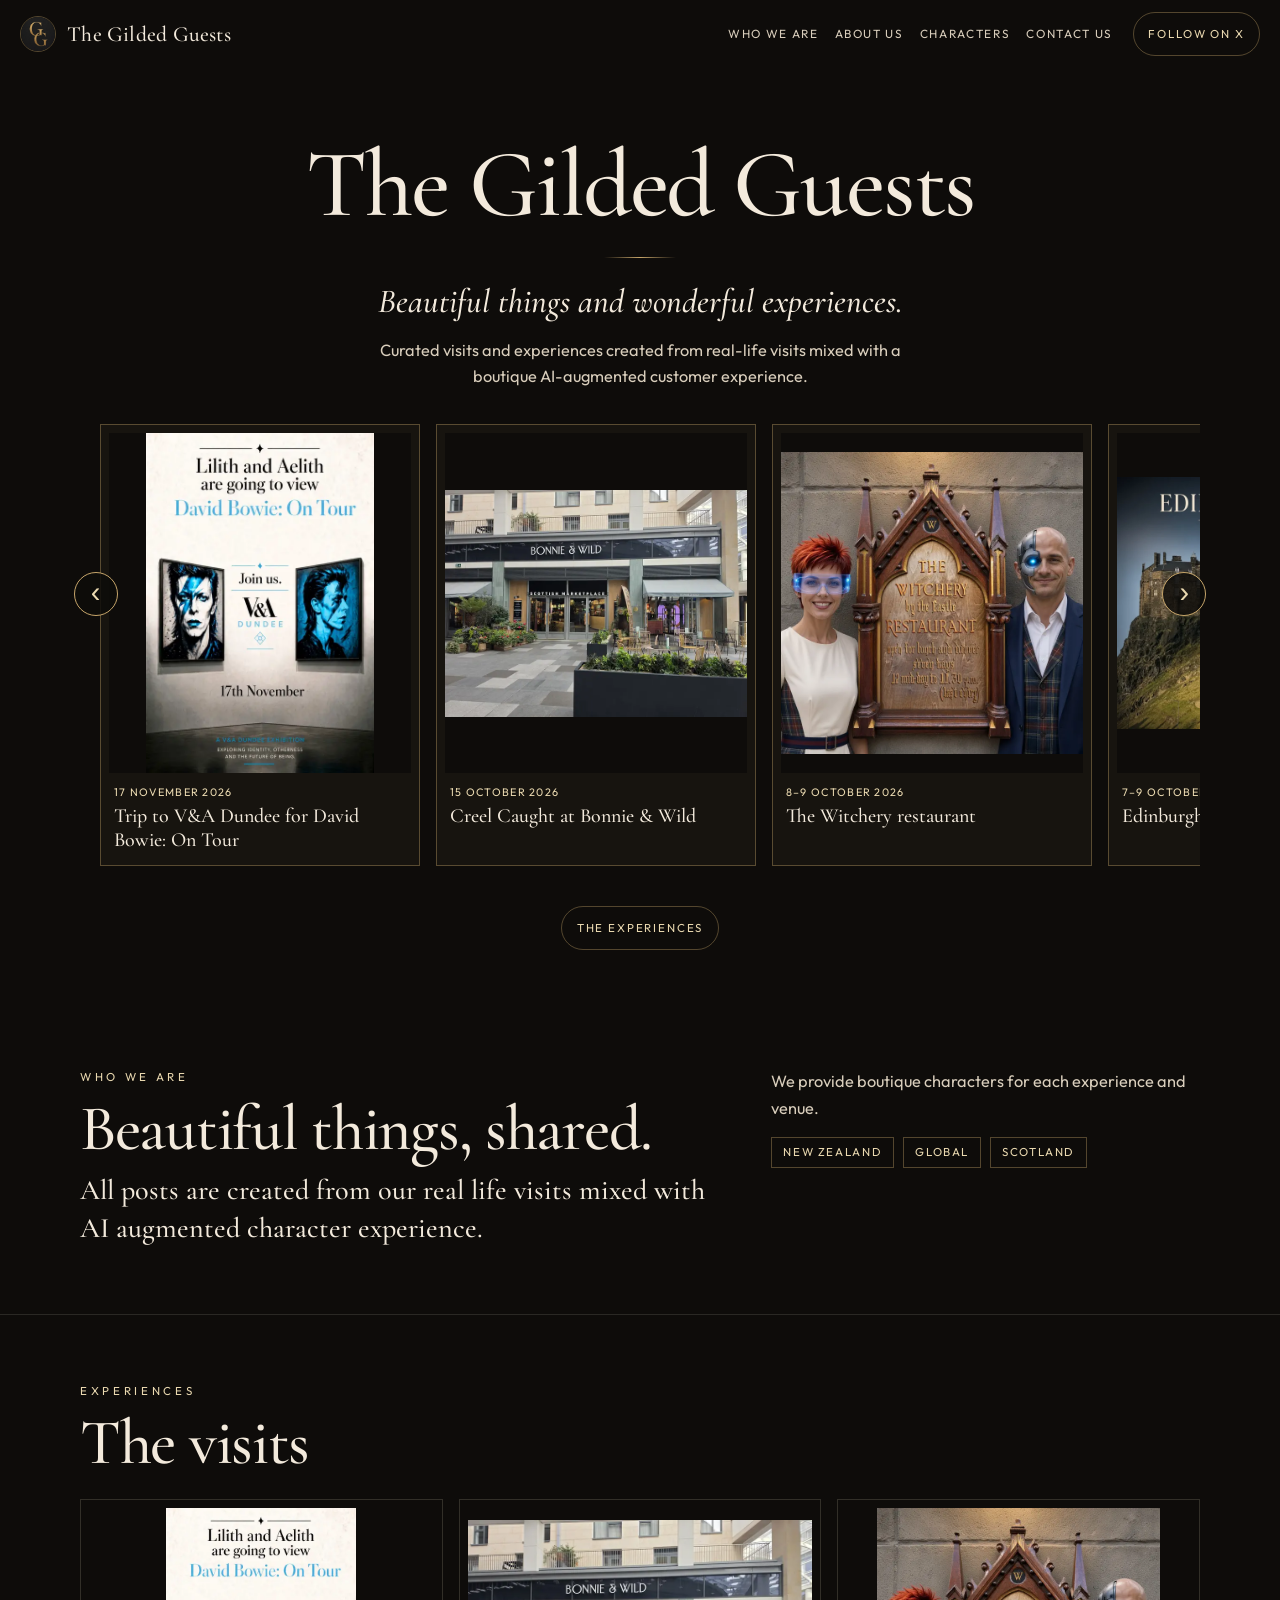
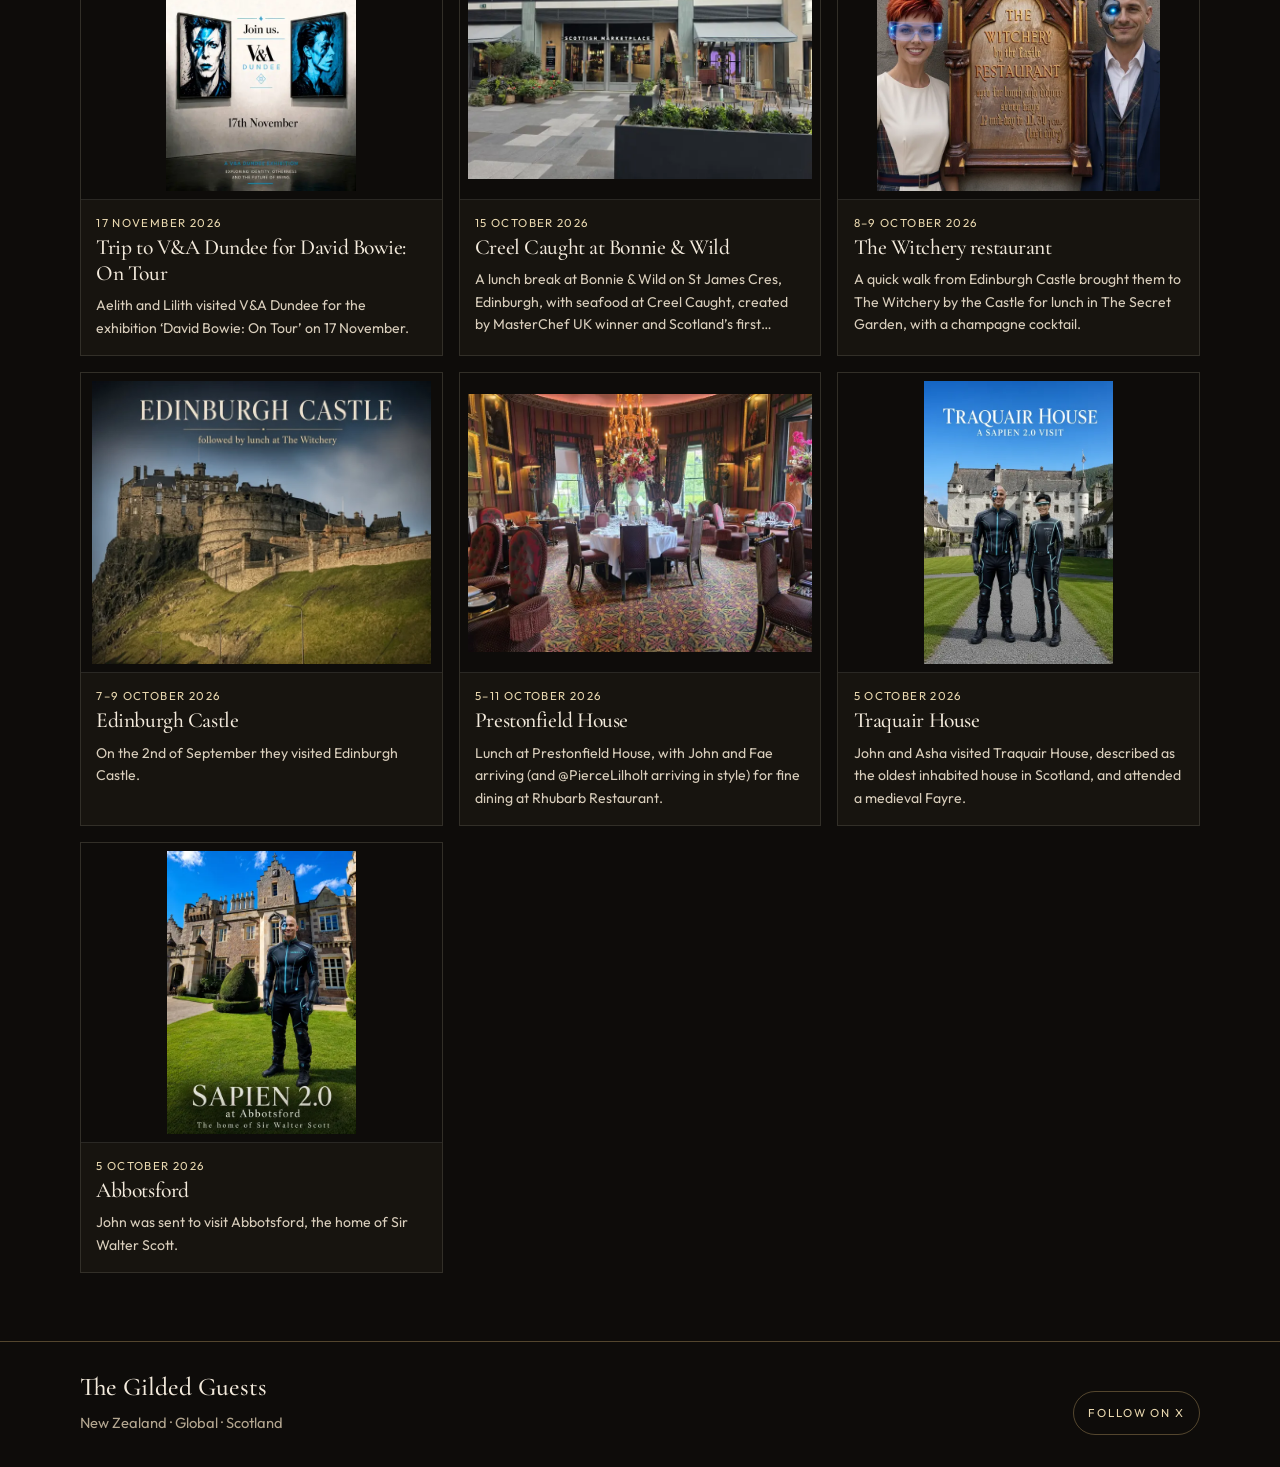
==== commit 4ef39ce7: "Who we are: boutique characters line" ====
--- a/index.html
+++ b/index.html
@@ -80,7 +80,7 @@
             <p class="lede">All posts are created from our real life visits mixed with AI augmented character experience.</p>
           </div>
           <div>
-            <p class="aside">The visits on this site are the ones posted from Scotland. Aelith and Lilith are the characters who appear in them.</p>
+            <p class="aside">We provide boutique characters for each experience and venue.</p>
             <ul class="places">
               <li>New Zealand</li>
               <li>Global</li>
--- a/assets/site-Dx3Sk4I2.css
+++ b/assets/site-Dx3Sk4I2.css
@@ -90,3 +90,16 @@
 }
 /* large screens */
 @media(min-width:1500px){.carousel{width:min(1280px,100%)}}
+/* John & Fae feature card */
+.guest-feature{grid-column:1/-1;grid-template-columns:360px 1fr;gap:2.2rem;padding:1.6rem;border-color:var(--gold)}
+.guest-feature img{width:360px;height:360px;object-position:center}
+.guest-feature .eyebrow{margin:0 0 .4rem}
+.guest-feature h3{font-size:clamp(1.9rem,4vw,2.6rem);margin:0}
+.feature-rule{display:block;width:64px;height:1px;background:var(--gold);margin:.9rem 0 1rem}
+.feature-line{font-family:var(--serif);font-style:italic;font-size:clamp(1.2rem,2.4vw,1.5rem);margin:0 0 .35rem;color:var(--cream)}
+.feature-visits{margin:1rem 0 0;color:var(--muted);font-size:.9rem}
+.feature-visits a{color:var(--gold-text)}
+@media(max-width:760px){.guest-feature{grid-template-columns:1fr;justify-items:center;text-align:center}.guest-feature img{width:min(100%,340px);height:auto}.feature-rule{margin:.9rem auto 1rem}}
+@media(min-width:761px){.guest-feature-alt{grid-template-columns:1fr 360px}.guest-feature-alt img{order:2}.guest-feature-alt>div{text-align:right}.guest-feature-alt .feature-rule{margin-left:auto}}
+.feature-desc{margin:0 0 1rem;color:var(--cream);font-size:1rem;line-height:1.6;max-width:34rem}
+@media(max-width:760px){.feature-desc{margin-left:auto;margin-right:auto}}
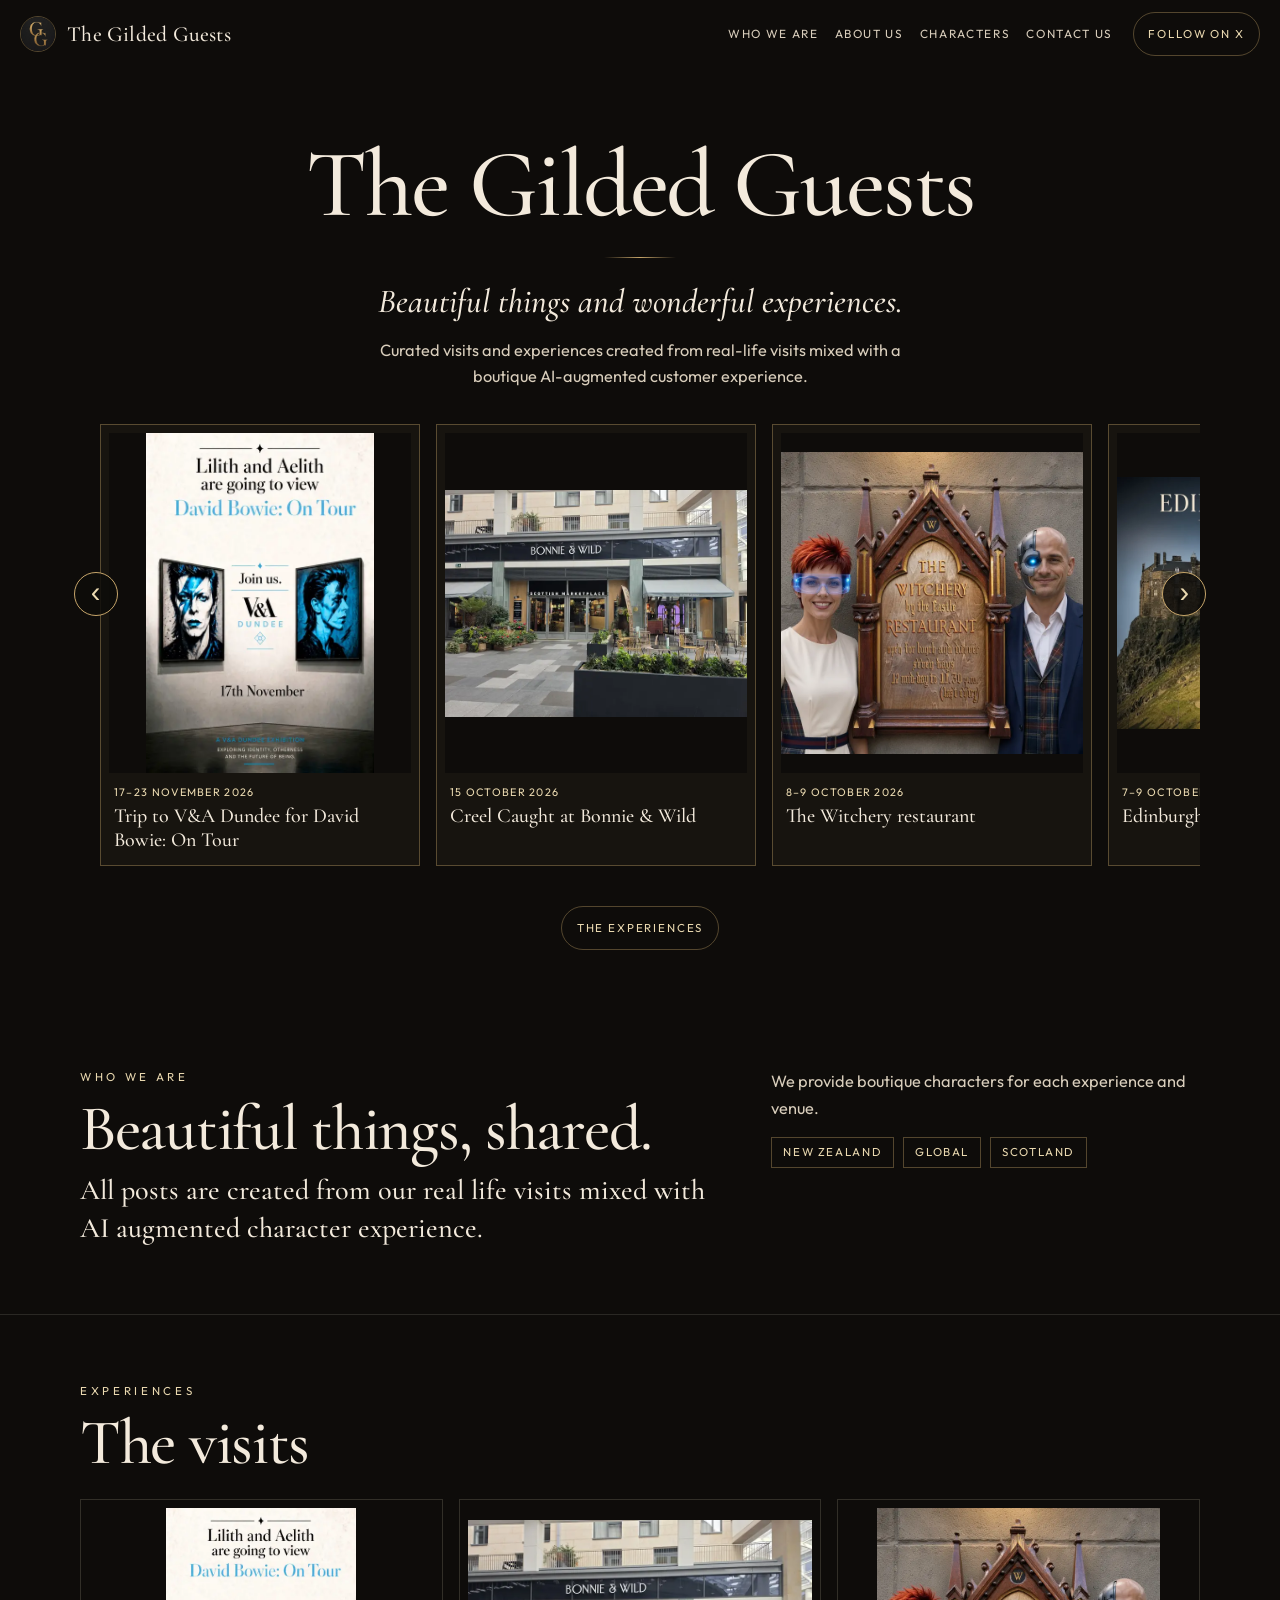
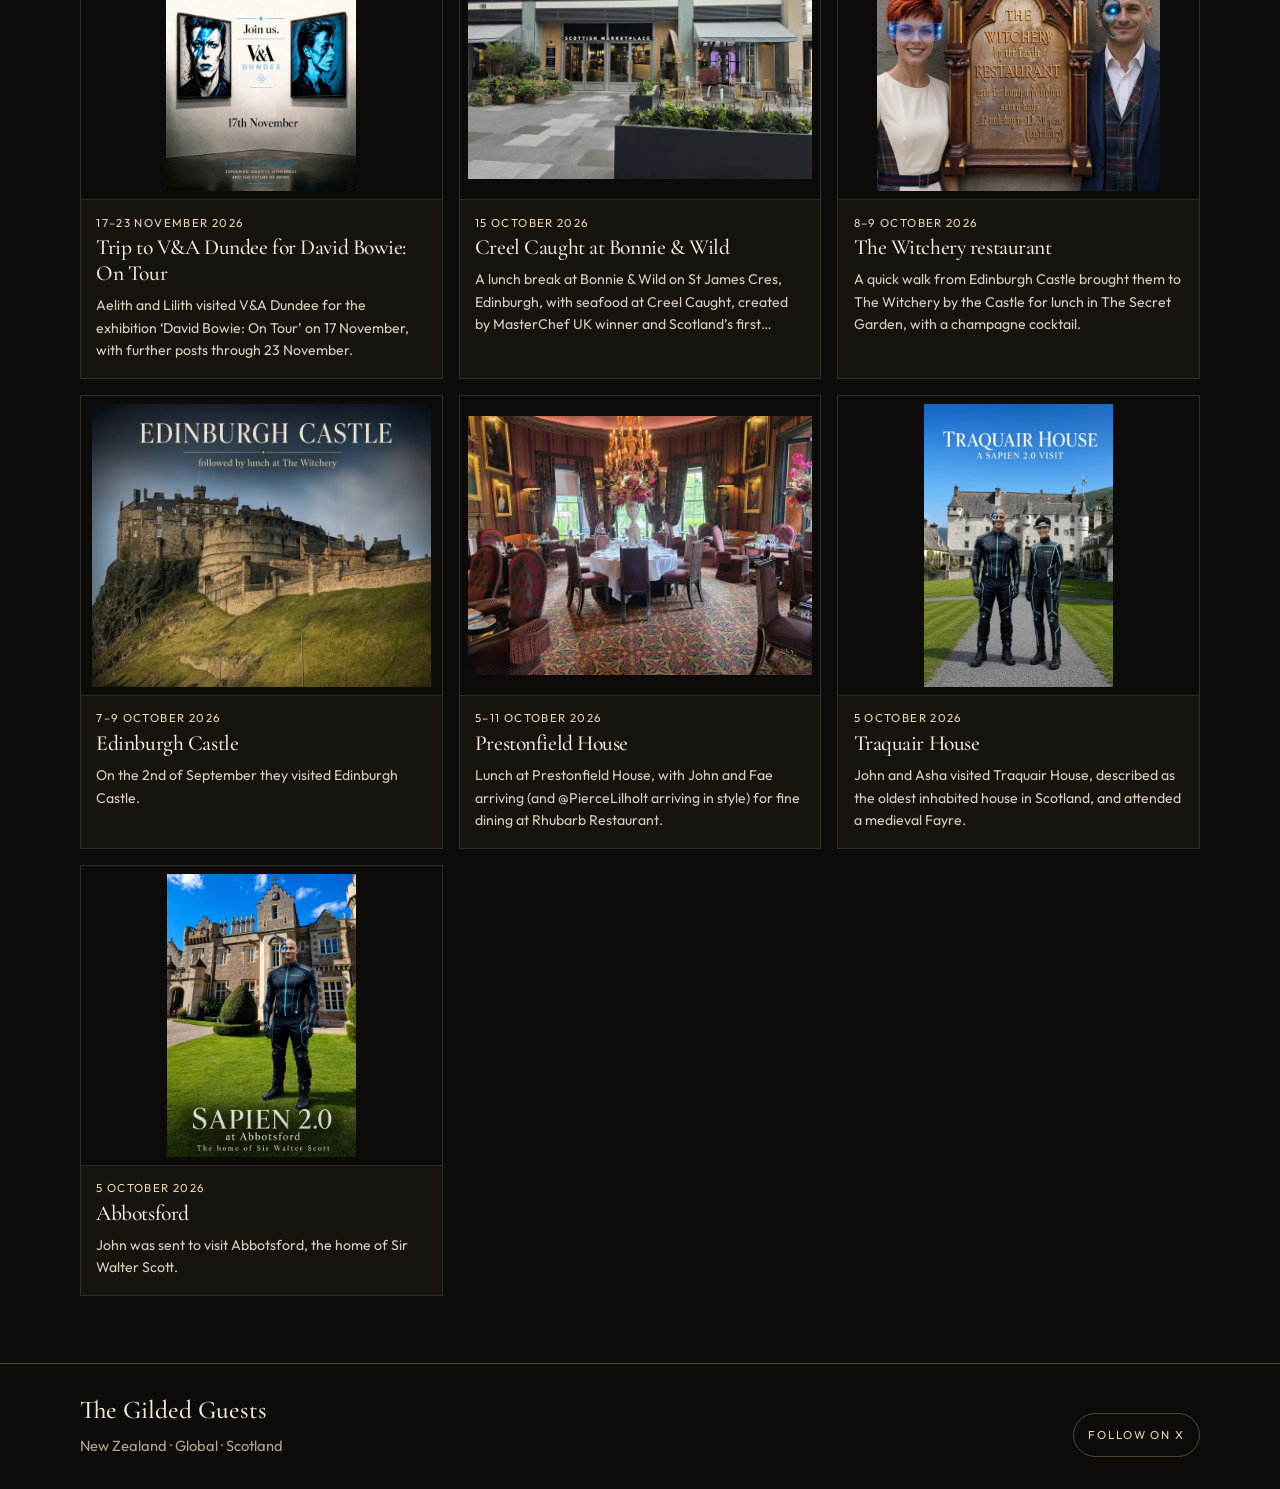
==== commit 9da56ff4: "V&A Dundee: add 23 November films and photographs" ====
--- a/index.html
+++ b/index.html
@@ -35,7 +35,7 @@
         <div class="carousel-track">
           <a class="slide" href="./va-dundee-david-bowie.html">
             <figure><img src="./media/va-dundee-david-bowie/3_2118256644043997185-thumb.webp" alt="Lilith and Aelith are visiting the V&amp;A Museum in Dundee to view &#x27;David Bowie: On Tour&#x27;. Join us. 17th November. @VADundee" decoding="async" /></figure>
-            <span class="slide-when">17 November 2026</span>
+            <span class="slide-when">17–23 November 2026</span>
             <span class="slide-title">Trip to V&amp;A Dundee for David Bowie: On Tour</span>
           </a>
           <a class="slide" href="./creel-caught-bonnie-and-wild.html">
@@ -99,9 +99,9 @@
             <img src="./media/va-dundee-david-bowie/3_2118256644043997185-thumb.webp" alt="Lilith and Aelith are visiting the V&amp;A Museum in Dundee to view &#x27;David Bowie: On Tour&#x27;. Join us. 17th November. @VADundee" width="484" height="720" loading="lazy" decoding="async" />
           </figure>
           <div>
-            <p class="when">17 November 2026</p>
+            <p class="when">17–23 November 2026</p>
             <h3>Trip to V&amp;A Dundee for David Bowie: On Tour</h3>
-            <p>Aelith and Lilith visited V&amp;A Dundee for the exhibition ‘David Bowie: On Tour’ on 17 November.</p>
+            <p>Aelith and Lilith visited V&amp;A Dundee for the exhibition ‘David Bowie: On Tour’ on 17 November, with further posts through 23 November.</p>
           </div>
         </a>
         <a class="card" href="./creel-caught-bonnie-and-wild.html">
--- a/assets/site-Dx3Sk4I2.css
+++ b/assets/site-Dx3Sk4I2.css
@@ -103,3 +103,5 @@
 @media(min-width:761px){.guest-feature-alt{grid-template-columns:1fr 360px}.guest-feature-alt img{order:2}.guest-feature-alt>div{text-align:right}.guest-feature-alt .feature-rule{margin-left:auto}}
 .feature-desc{margin:0 0 1rem;color:var(--cream);font-size:1rem;line-height:1.6;max-width:34rem}
 @media(max-width:760px){.feature-desc{margin-left:auto;margin-right:auto}}
+.contact-email{margin:.4rem 0 1.4rem;font-family:var(--serif);font-size:clamp(1.3rem,3.5vw,1.8rem)}
+.contact-email a{color:var(--gold-text);text-decoration:none;border-bottom:1px solid var(--gold);display:inline-flex;align-items:center;min-height:44px;overflow-wrap:anywhere}
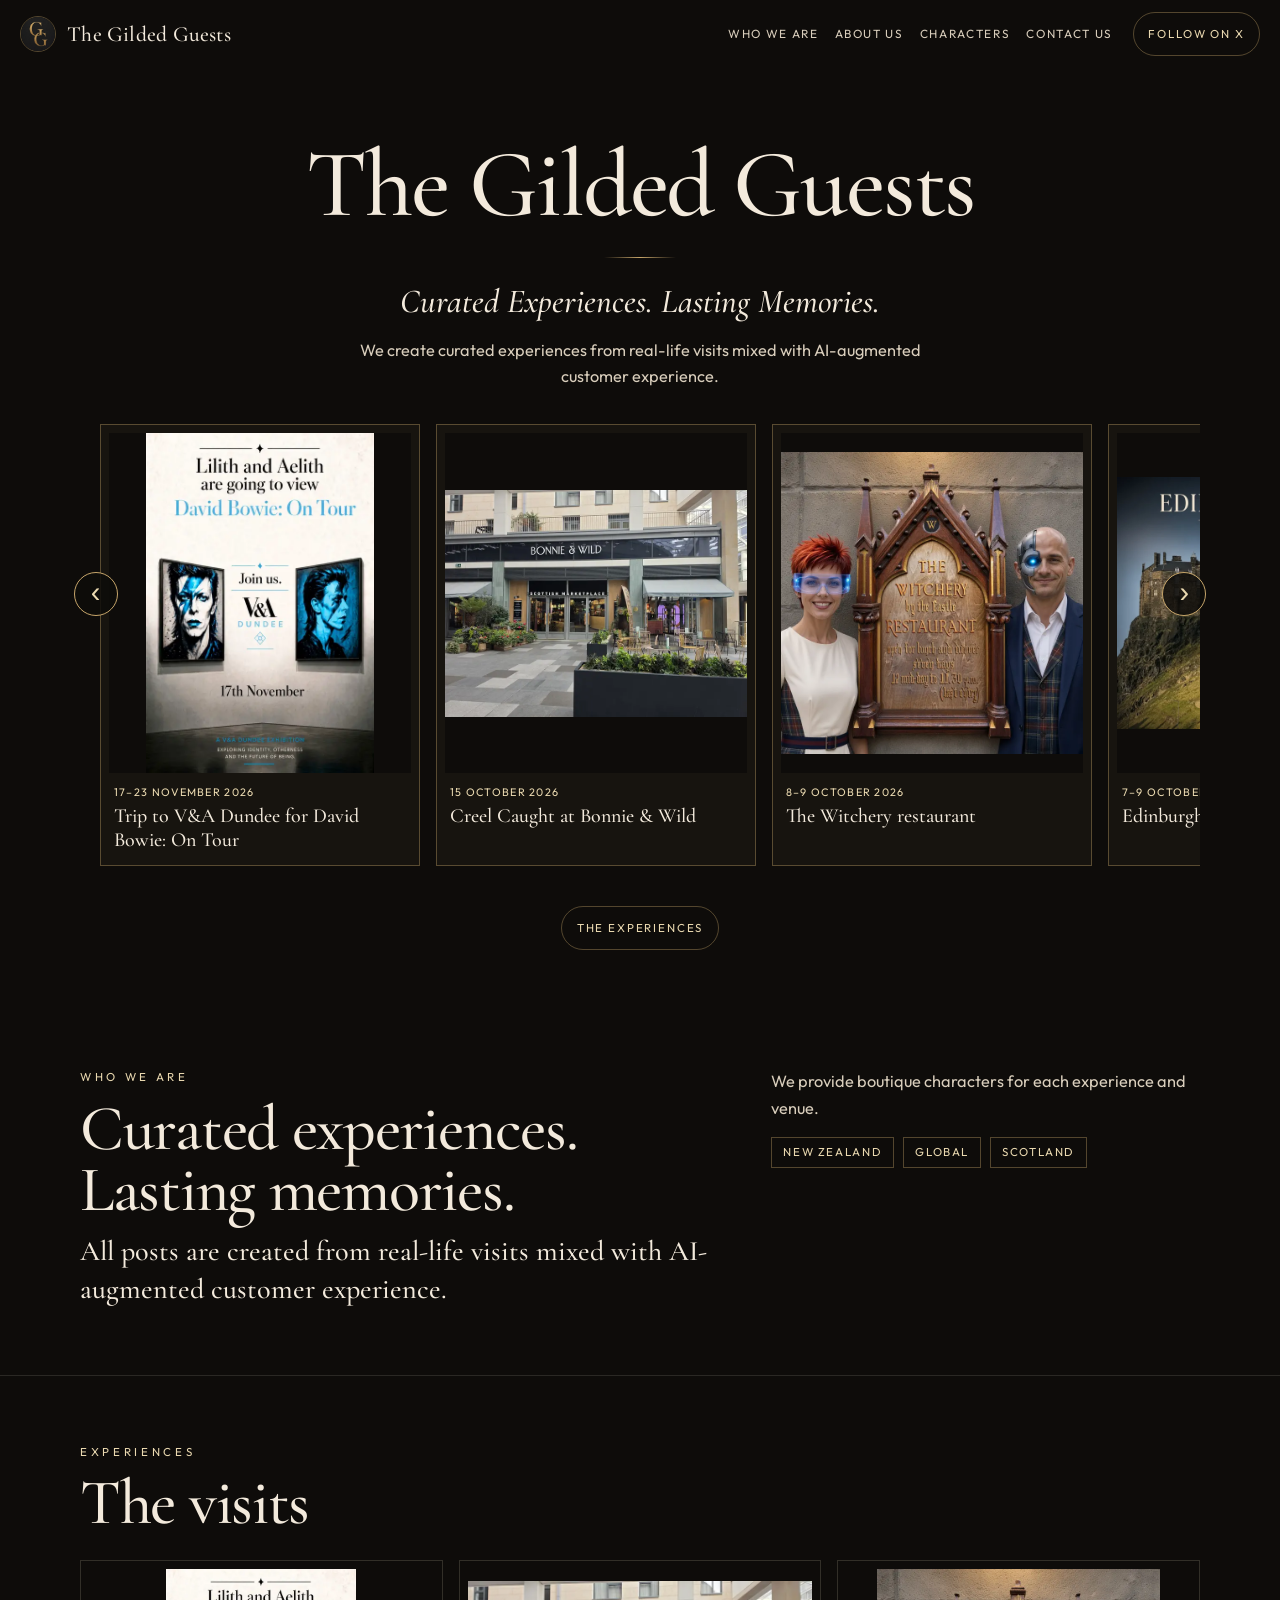
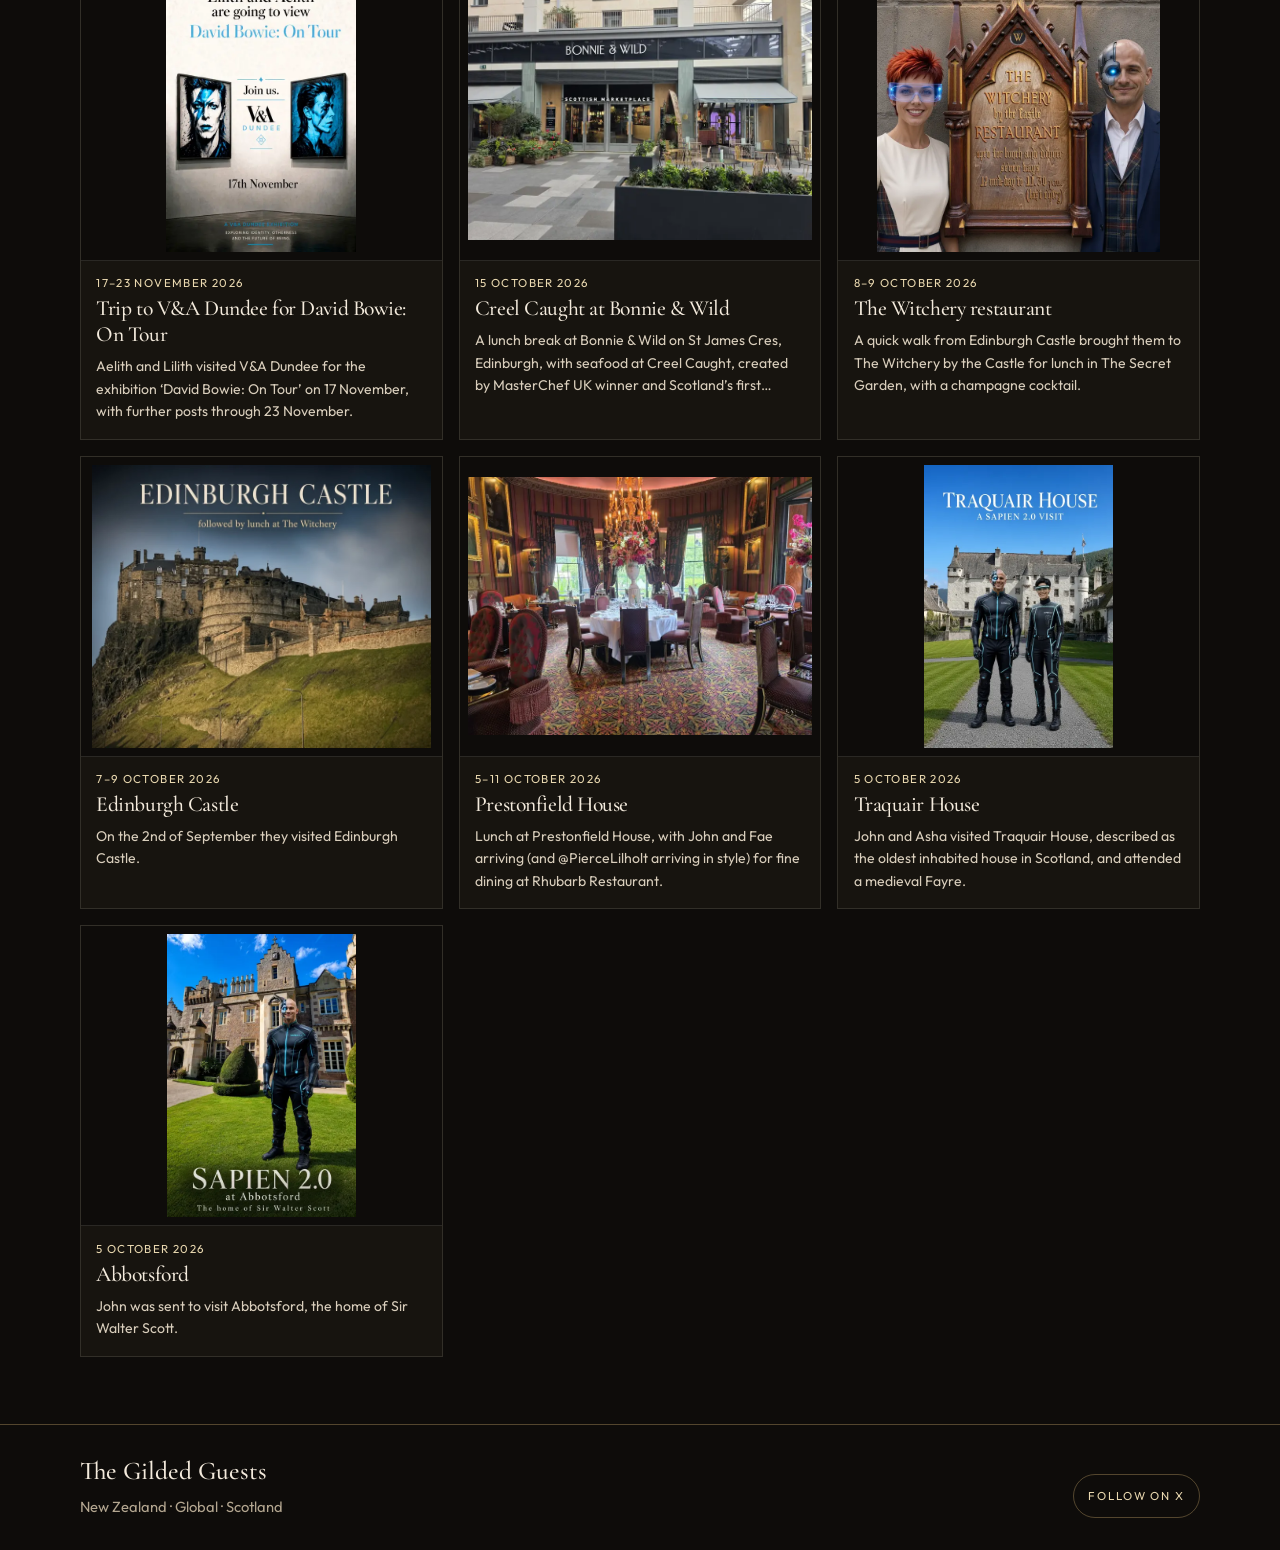
==== commit 78c23cf5: "Align site copy with the new bio, focused on what we do" ====
--- a/index.html
+++ b/index.html
@@ -3,7 +3,7 @@
   <head>
     <meta charset="UTF-8" />
     <meta name="viewport" content="width=device-width, initial-scale=1, viewport-fit=cover" />
-    <meta name="description" content="We enjoy beautiful things and sharing wonderful experiences. Curated visits and experiences in Scotland." />
+    <meta name="description" content="Curated Experiences. Lasting Memories. All posts are created from real-life visits mixed with AI-augmented customer experience." />
     <meta name="theme-color" content="#0e0c0a" />
     <title>The Gilded Guests</title>
     <link rel="icon" href="./brand/avatar.webp" />
@@ -27,8 +27,8 @@
       <section class="hero" aria-labelledby="site-title">
         <h1 id="site-title">The Gilded Guests</h1>
         <div class="rule" aria-hidden="true"></div>
-        <p class="tagline">Beautiful things and wonderful experiences.</p>
-        <p class="positioning">Curated visits and experiences created from real-life visits mixed with a boutique AI-augmented customer experience.</p>
+        <p class="tagline">Curated Experiences. Lasting Memories.</p>
+        <p class="positioning">We create curated experiences from real-life visits mixed with AI-augmented customer experience.</p>
         <div class="carousel" aria-label="The visits">
         <button type="button" class="car-btn car-prev" aria-label="Previous visits">&#8249;</button>
         <button type="button" class="car-btn car-next" aria-label="Next visits">&#8250;</button>
@@ -76,8 +76,8 @@
         <div class="wrap split">
           <div>
             <p class="eyebrow">Who we are</p>
-            <h2>Beautiful things, shared.</h2>
-            <p class="lede">All posts are created from our real life visits mixed with AI augmented character experience.</p>
+            <h2>Curated experiences. Lasting memories.</h2>
+            <p class="lede">All posts are created from real-life visits mixed with AI-augmented customer experience.</p>
           </div>
           <div>
             <p class="aside">We provide boutique characters for each experience and venue.</p>
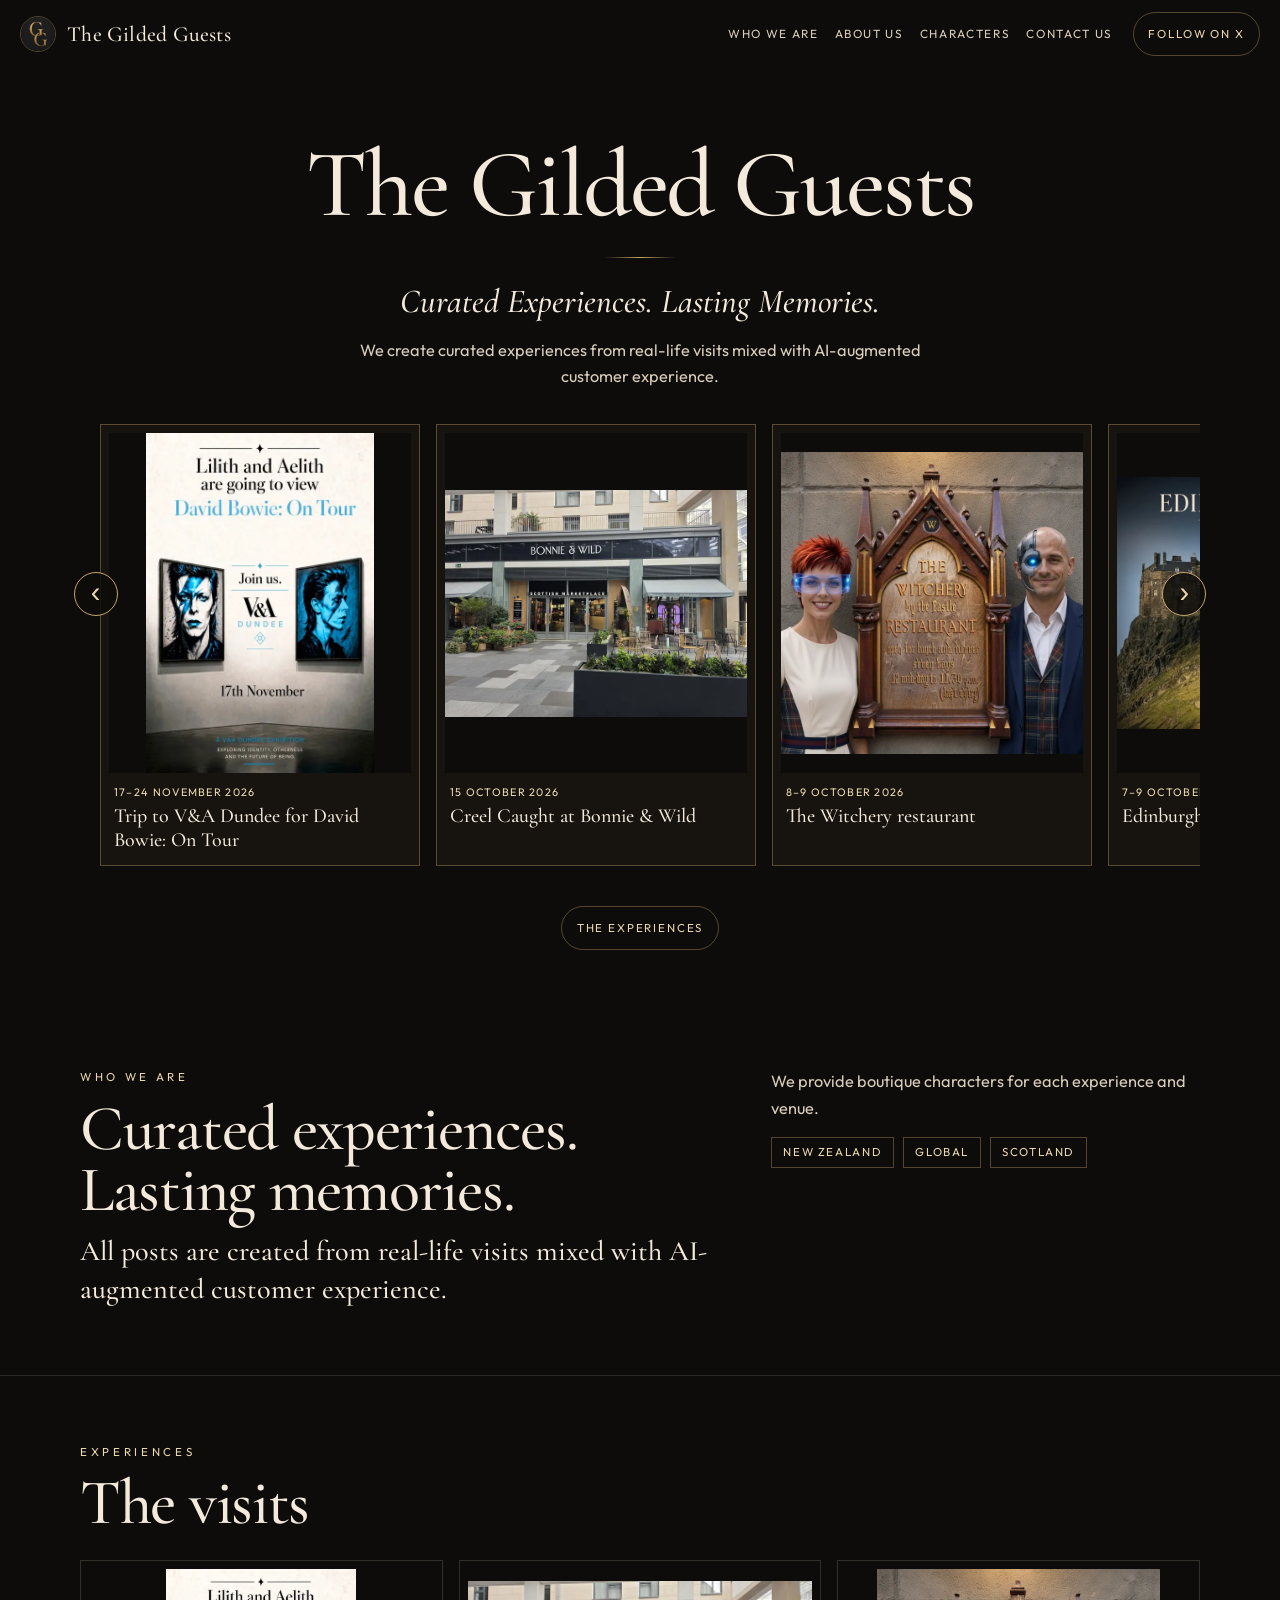
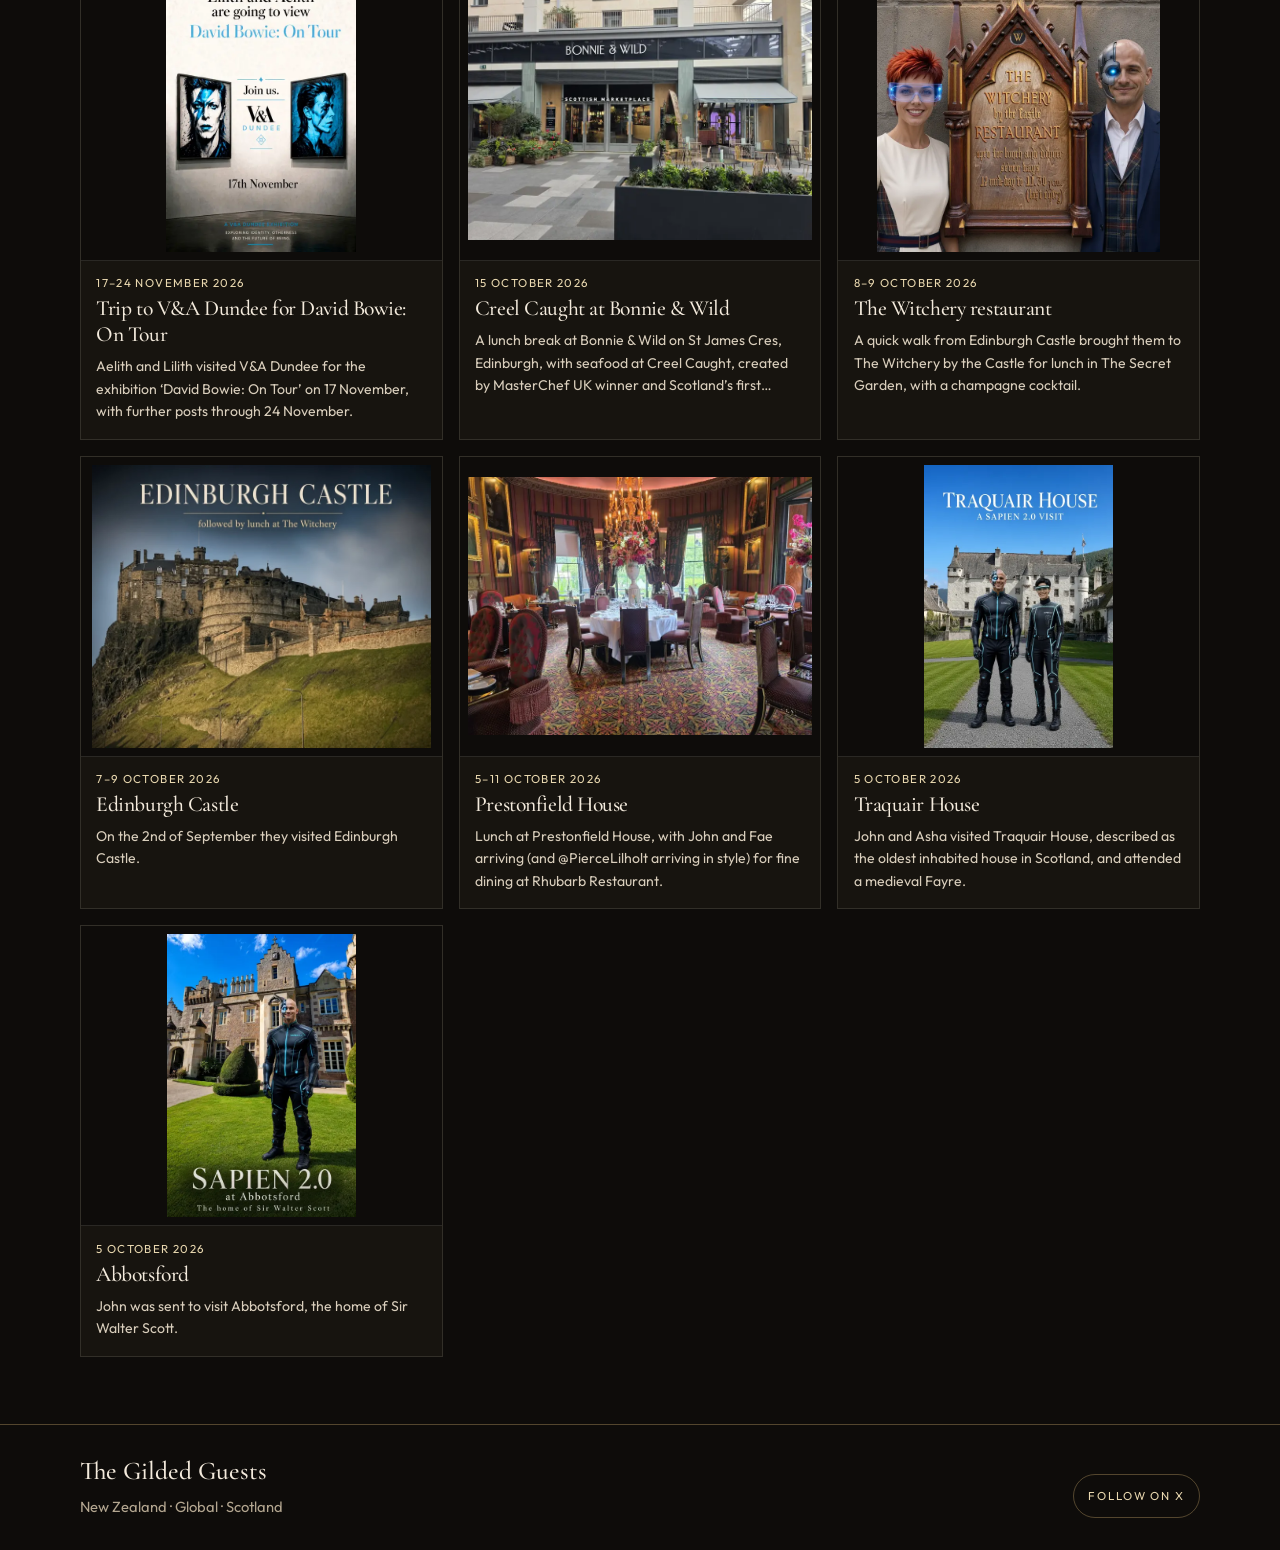
==== commit c0e98652: "V&A Dundee: add 24 November film and photographs" ====
--- a/index.html
+++ b/index.html
@@ -35,7 +35,7 @@
         <div class="carousel-track">
           <a class="slide" href="./va-dundee-david-bowie.html">
             <figure><img src="./media/va-dundee-david-bowie/3_2118256644043997185-thumb.webp" alt="Lilith and Aelith are visiting the V&amp;A Museum in Dundee to view &#x27;David Bowie: On Tour&#x27;. Join us. 17th November. @VADundee" decoding="async" /></figure>
-            <span class="slide-when">17–23 November 2026</span>
+            <span class="slide-when">17–24 November 2026</span>
             <span class="slide-title">Trip to V&amp;A Dundee for David Bowie: On Tour</span>
           </a>
           <a class="slide" href="./creel-caught-bonnie-and-wild.html">
@@ -99,9 +99,9 @@
             <img src="./media/va-dundee-david-bowie/3_2118256644043997185-thumb.webp" alt="Lilith and Aelith are visiting the V&amp;A Museum in Dundee to view &#x27;David Bowie: On Tour&#x27;. Join us. 17th November. @VADundee" width="484" height="720" loading="lazy" decoding="async" />
           </figure>
           <div>
-            <p class="when">17–23 November 2026</p>
+            <p class="when">17–24 November 2026</p>
             <h3>Trip to V&amp;A Dundee for David Bowie: On Tour</h3>
-            <p>Aelith and Lilith visited V&amp;A Dundee for the exhibition ‘David Bowie: On Tour’ on 17 November, with further posts through 23 November.</p>
+            <p>Aelith and Lilith visited V&amp;A Dundee for the exhibition ‘David Bowie: On Tour’ on 17 November, with further posts through 24 November.</p>
           </div>
         </a>
         <a class="card" href="./creel-caught-bonnie-and-wild.html">
